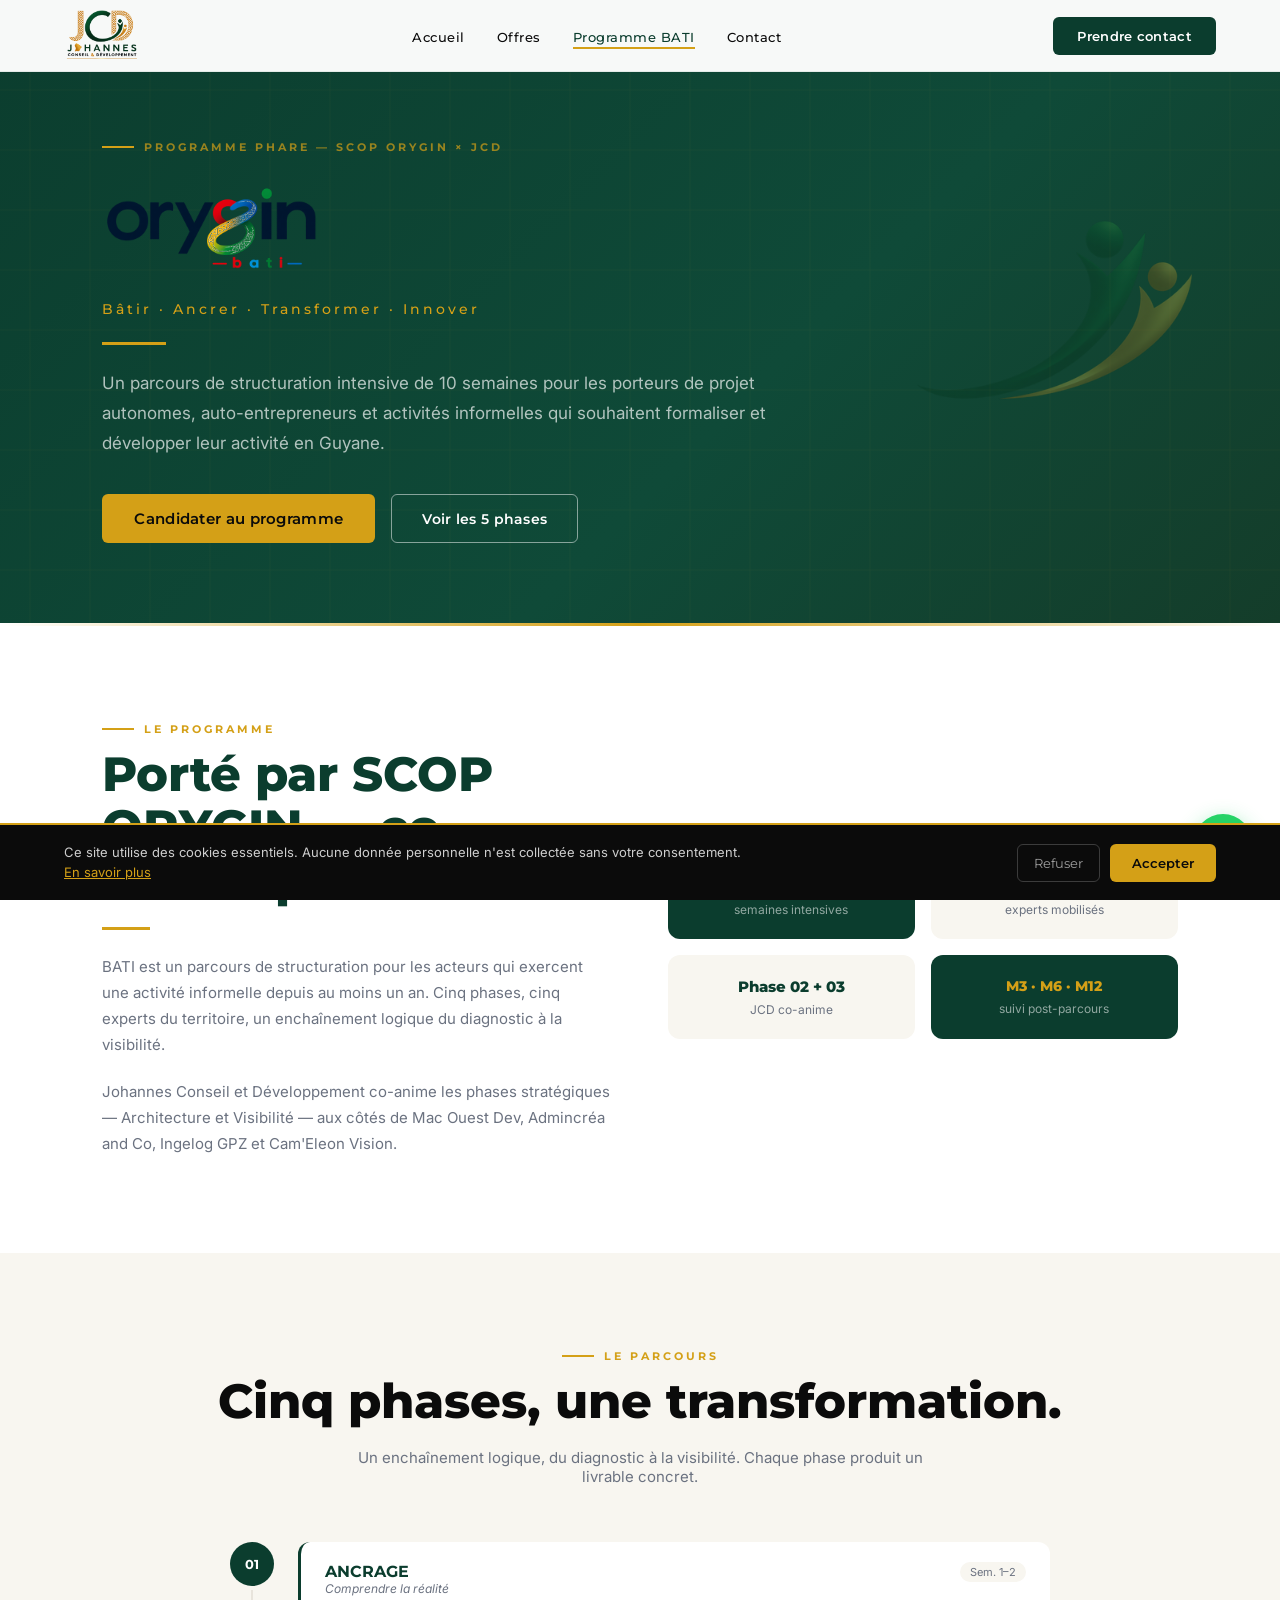
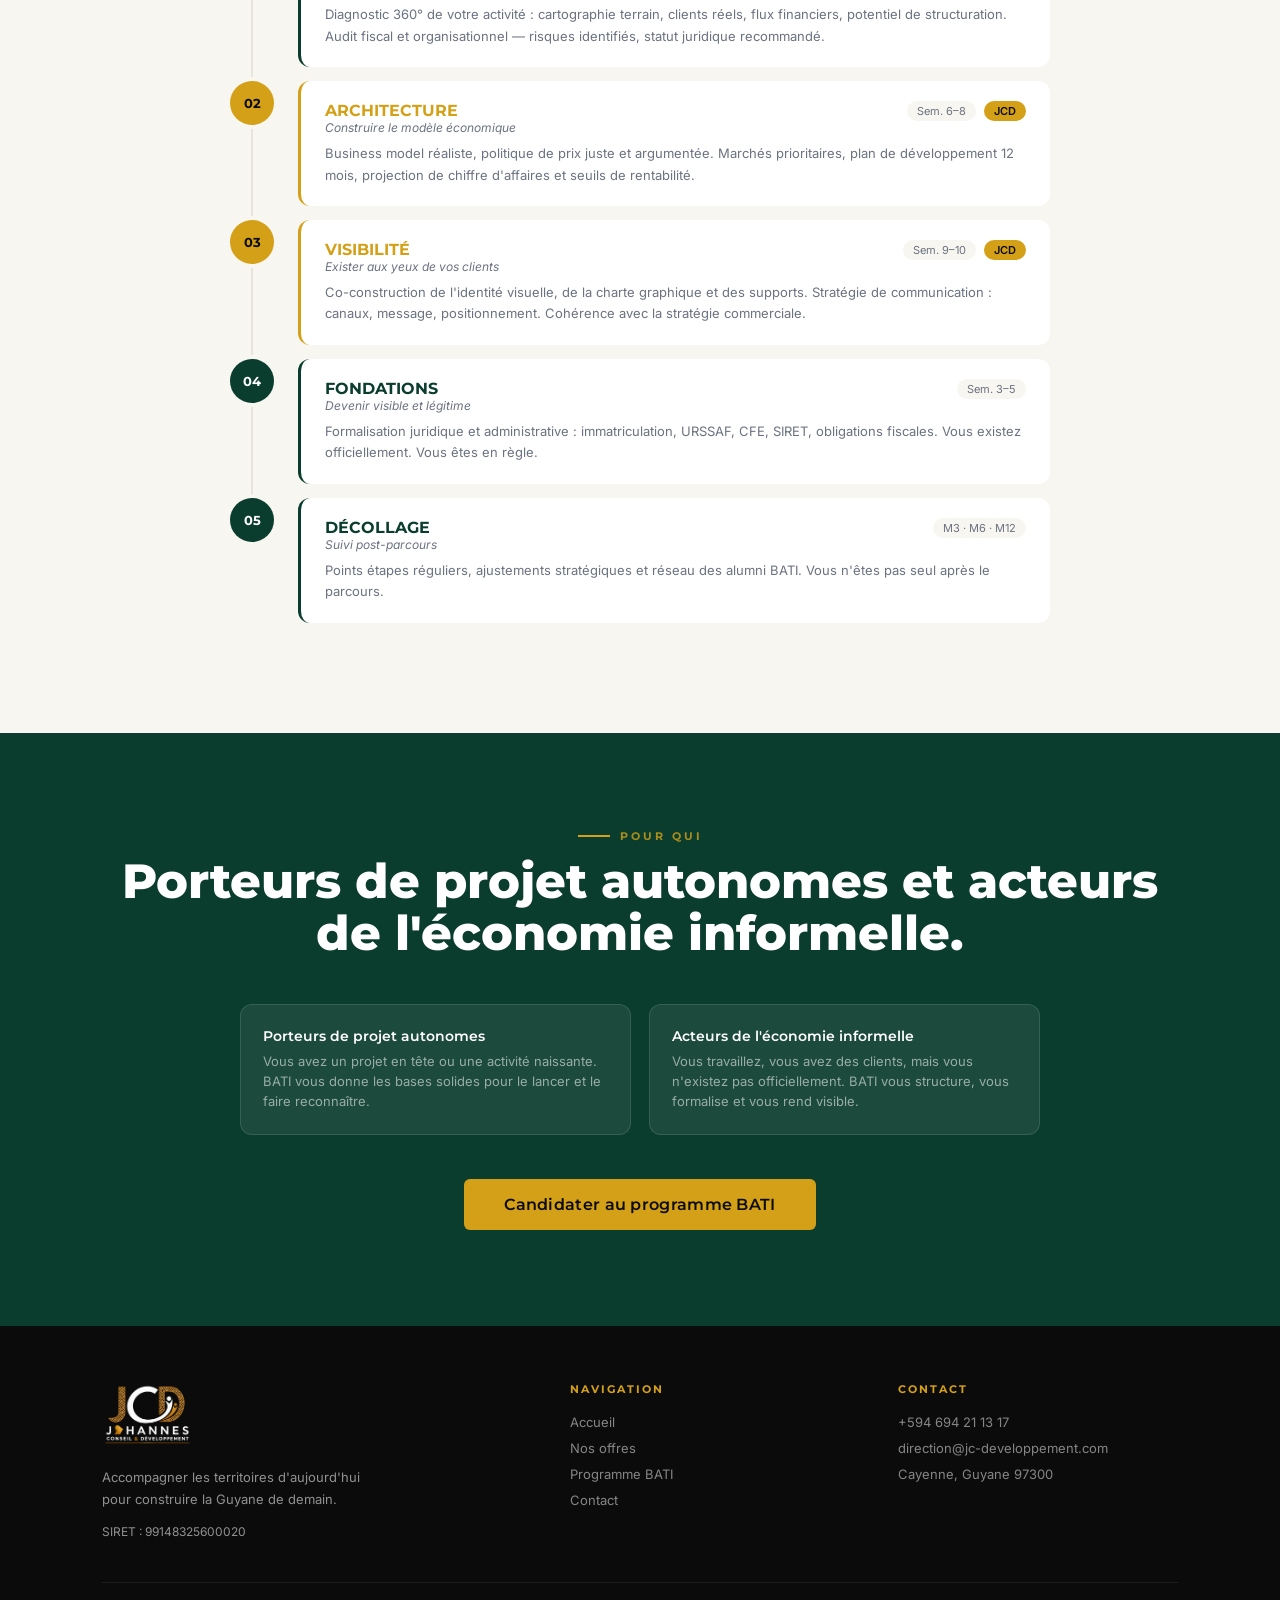
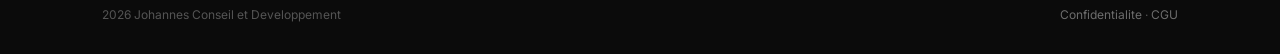
==== bati.html @ 0838ec6f "Add files via upload" ====
<!DOCTYPE html>
<html lang="fr">
<head>
  <meta charset="UTF-8">
  <meta name="viewport" content="width=device-width,initial-scale=1.0">
  <meta http-equiv="Content-Security-Policy" content="upgrade-insecure-requests">
  <title>Programme BATI — JCD Guyane</title>
  <meta name="description" content="Programme BATI — 10 semaines de structuration en Guyane. SCOP ORYGIN x JCD.">
  <meta name="robots" content="index, follow">
  <meta name="theme-color" content="#0B3D2E">
  <link rel="icon" type="image/x-icon" href="[data-uri]">
  <link rel="apple-touch-icon" sizes="180x180" href="[data-uri]">
  <meta property="og:type" content="website">
  <meta property="og:title" content="Programme BATI — JCD">
  <meta property="og:description" content="Programme BATI — 10 semaines de structuration en Guyane. SCOP ORYGIN x JCD.">
  <meta property="og:url" content="https://jc-developpement.com/bati.html">
  <meta property="og:image" content="[data-uri]">
  <meta property="og:locale" content="fr_FR">
  <meta property="og:site_name" content="Johannes Conseil et Developpement">
  <meta name="twitter:card" content="summary_large_image">
  <style>
@import url('https://fonts.googleapis.com/css2?family=Montserrat:wght@300;400;500;600;700;800;900&family=Inter:wght@300;400;500;600&display=swap');
*{margin:0;padding:0;box-sizing:border-box}
:root{--green:#0B3D2E;--green2:#1A5C2E;--gold:#D4A017;--gold2:#B8860B;--white:#FFFFFF;--light:#F8F6F0;--dark:#0B0B0B;--gray:#6B7280;--lgray:#E8E4DC}
html{scroll-behavior:smooth;font-size:16px}
body{font-family:'Inter',sans-serif;color:var(--dark);background:var(--white);overflow-x:hidden}

/* NAVBAR */
.nav{position:fixed;top:0;left:0;right:0;z-index:1000;background:rgba(255,255,255,0.97);backdrop-filter:blur(12px);border-bottom:1px solid rgba(11,61,46,0.08);height:72px;padding:0 5%;display:flex;align-items:center;justify-content:space-between;transform:translateY(-100%);transition:transform 0.4s cubic-bezier(0.16,1,0.3,1)}
.nav.show{transform:translateY(0)}
.nav-logo img{height:54px;width:auto}
.nav-menu{display:flex;align-items:center;gap:32px;list-style:none}
.nav-menu a{font-family:'Montserrat',sans-serif;font-size:13px;font-weight:500;color:var(--dark);text-decoration:none;letter-spacing:0.5px;position:relative;transition:color 0.2s}
.nav-menu a::after{content:'';position:absolute;bottom:-4px;left:0;width:0;height:2px;background:var(--gold);transition:width 0.3s ease}
.nav-menu a:hover{color:var(--green)}
.nav-menu a:hover::after,.nav-menu a.active::after{width:100%}
.nav-menu a.active{color:var(--green)}
.nav-cta{background:var(--green);color:var(--white);font-family:'Montserrat',sans-serif;font-size:13px;font-weight:600;padding:11px 24px;border-radius:6px;text-decoration:none;letter-spacing:0.3px;transition:all 0.25s}
.nav-cta:hover{background:var(--green2);transform:translateY(-1px)}
.nav-burger{display:none;flex-direction:column;gap:5px;cursor:pointer;padding:8px}
.nav-burger span{display:block;width:24px;height:2px;background:var(--dark);transition:all 0.3s;border-radius:2px}
.nav-mobile{display:none;position:fixed;top:72px;left:0;right:0;background:white;border-bottom:1px solid var(--lgray);padding:20px 5%;flex-direction:column;gap:16px;z-index:999}
.nav-mobile.open{display:flex}
.nav-mobile a{font-family:'Montserrat',sans-serif;font-size:15px;font-weight:500;color:var(--dark);text-decoration:none;padding:8px 0;border-bottom:1px solid var(--lgray)}

/* SECTIONS */
.sec{padding:96px 8%}
.sec-sm{padding:64px 8%}
.sec-label{font-family:'Montserrat',sans-serif;font-size:11px;font-weight:700;color:var(--gold);text-transform:uppercase;letter-spacing:3px;margin-bottom:12px;display:flex;align-items:center;gap:10px}
.sec-label::before{content:'';width:32px;height:2px;background:var(--gold)}
.sec-title{font-family:'Montserrat',sans-serif;font-size:clamp(28px,4vw,48px);font-weight:800;color:var(--green);line-height:1.1;margin-bottom:20px}
.sec-title.white{color:var(--white)}
.sec-title.dark{color:var(--dark)}
.sec-sub{font-size:17px;color:var(--gray);line-height:1.75;max-width:600px}

/* BOUTONS */
.btn{display:inline-flex;align-items:center;gap:8px;font-family:'Montserrat',sans-serif;font-size:14px;font-weight:600;padding:14px 30px;border-radius:6px;text-decoration:none;border:none;cursor:pointer;transition:all 0.25s;letter-spacing:0.3px}
.btn-green{background:var(--green);color:var(--white)}
.btn-green:hover{background:var(--green2);transform:translateY(-2px);box-shadow:0 8px 24px rgba(11,61,46,0.25)}
.btn-gold{background:var(--gold);color:var(--dark)}
.btn-gold:hover{background:var(--gold2);transform:translateY(-2px);box-shadow:0 8px 24px rgba(212,160,23,0.35)}
.btn-outline{background:transparent;color:var(--white);border:1.5px solid rgba(255,255,255,0.5)}
.btn-outline:hover{background:rgba(255,255,255,0.08);border-color:var(--gold);color:var(--gold)}
.btn-outline-green{background:transparent;color:var(--green);border:1.5px solid var(--green)}
.btn-outline-green:hover{background:var(--green);color:var(--white)}

/* GOLD LINE */
.gold-line{height:3px;background:linear-gradient(90deg,transparent,var(--gold),transparent)}

/* CARDS */
.card{background:var(--white);border:1px solid var(--lgray);border-radius:12px;padding:32px;transition:transform 0.3s,box-shadow 0.3s}
.card:hover{transform:translateY(-4px);box-shadow:0 16px 40px rgba(11,61,46,0.10)}

/* COUNTER */
.counter-num{font-family:'Montserrat',sans-serif;font-size:clamp(36px,5vw,56px);font-weight:800;color:var(--gold);line-height:1}
.counter-label{font-size:13px;color:rgba(255,255,255,0.6);margin-top:6px;letter-spacing:0.5px}

/* FORM */
.form-group{margin-bottom:20px}
.form-group label{display:block;font-size:12px;font-weight:600;color:var(--green);text-transform:uppercase;letter-spacing:1px;margin-bottom:8px}
.form-group input,.form-group select,.form-group textarea{width:100%;background:var(--light);border:1.5px solid var(--lgray);border-radius:8px;padding:13px 16px;font-size:14px;color:var(--dark);font-family:'Inter',sans-serif;outline:none;transition:border-color 0.2s}
.form-group input:focus,.form-group textarea:focus,.form-group select:focus{border-color:var(--gold);background:white}
.form-group input.error,.form-group textarea.error{border-color:#dc2626}
.field-error{font-size:12px;color:#dc2626;margin-top:4px;display:none}
.form-group textarea{resize:vertical;min-height:120px}
.form-row{display:grid;grid-template-columns:1fr 1fr;gap:16px}

/* WHATSAPP FLOAT */
.wa-float{position:fixed;bottom:28px;right:28px;z-index:999;width:58px;height:58px;background:#25D366;border-radius:50%;display:flex;align-items:center;justify-content:center;box-shadow:0 6px 20px rgba(37,211,102,0.45);transition:all 0.3s;text-decoration:none}
.wa-float:hover{transform:scale(1.1);box-shadow:0 10px 28px rgba(37,211,102,0.55)}
.wa-float svg{width:30px;height:30px;fill:white}

/* COOKIE BANNER */
.cookie-banner{position:fixed;bottom:0;left:0;right:0;z-index:1100;background:var(--dark);border-top:2px solid var(--gold);padding:18px 5%;display:flex;align-items:center;justify-content:space-between;gap:20px;flex-wrap:wrap;transform:translateY(100%);transition:transform 0.4s ease}
.cookie-banner.show{transform:translateY(0)}
.cookie-banner p{font-size:13px;color:rgba(255,255,255,0.8);line-height:1.5;max-width:680px}
.cookie-banner p a{color:var(--gold);text-decoration:underline}
.cookie-btns{display:flex;gap:10px;flex-shrink:0}
.btn-cookie-accept{background:var(--gold);color:var(--dark);font-family:'Montserrat',sans-serif;font-size:13px;font-weight:600;padding:10px 22px;border-radius:6px;border:none;cursor:pointer}
.btn-cookie-decline{background:transparent;color:rgba(255,255,255,0.6);font-family:'Montserrat',sans-serif;font-size:13px;padding:10px 16px;border-radius:6px;border:1px solid rgba(255,255,255,0.2);cursor:pointer}

/* FOOTER */
footer{background:var(--dark);color:rgba(255,255,255,0.6);padding:56px 8% 32px}
.footer-grid{display:grid;grid-template-columns:1.5fr 1fr 1fr;gap:48px;margin-bottom:40px}
.footer-brand img{height:64px;width:auto;margin-bottom:16px}
.footer-brand p{font-size:13px;line-height:1.7;max-width:280px;color:rgba(255,255,255,0.55)}
.footer-col h4{font-family:'Montserrat',sans-serif;font-size:11px;font-weight:700;color:var(--gold);text-transform:uppercase;letter-spacing:2px;margin-bottom:18px}
.footer-col a,.footer-col p{display:block;font-size:13px;color:rgba(255,255,255,0.5);text-decoration:none;margin-bottom:10px;transition:color 0.2s}
.footer-col a:hover{color:var(--gold)}
.footer-bottom{border-top:1px solid rgba(255,255,255,0.08);padding-top:24px;display:flex;justify-content:space-between;align-items:center;flex-wrap:wrap;gap:12px;font-size:12px;color:rgba(255,255,255,0.3)}
.footer-bottom a{color:rgba(255,255,255,0.4);text-decoration:none}
.footer-bottom a:hover{color:var(--gold)}

/* ANIMATIONS */
.fade-up{opacity:0;transform:translateY(28px);transition:opacity 0.7s ease,transform 0.7s ease}
.fade-left{opacity:0;transform:translateX(-28px);transition:opacity 0.7s ease,transform 0.7s ease}
.fade-right{opacity:0;transform:translateX(28px);transition:opacity 0.7s ease,transform 0.7s ease}
.fade-scale{opacity:0;transform:scale(0.96);transition:opacity 0.6s ease,transform 0.6s ease}
.anim-in{opacity:1!important;transform:none!important}

/* LEGAL PAGES */
.legal-content{max-width:800px;margin:0 auto;padding:120px 5% 80px}
.legal-content h1{font-family:'Montserrat',sans-serif;font-size:clamp(28px,4vw,40px);font-weight:800;color:var(--green);margin-bottom:8px}
.legal-content .date{font-size:13px;color:var(--gray);margin-bottom:40px;padding-bottom:20px;border-bottom:2px solid var(--gold)}
.legal-content h2{font-family:'Montserrat',sans-serif;font-size:18px;font-weight:700;color:var(--green);margin:32px 0 12px}
.legal-content p,.legal-content li{font-size:15px;color:#374151;line-height:1.75;margin-bottom:10px}
.legal-content ul{padding-left:20px;margin-bottom:16px}
.legal-content a{color:var(--green)}

/* RESPONSIVE */
@media(max-width:1024px){
  .sec{padding:72px 6%}
  .footer-grid{grid-template-columns:1fr 1fr}
}
@media(max-width:768px){
  .nav-menu,.nav-cta{display:none}
  .nav-burger{display:flex}
  .sec{padding:56px 5%}
  .form-row{grid-template-columns:1fr}
  .footer-grid{grid-template-columns:1fr}
  .cookie-banner{flex-direction:column;align-items:flex-start}
}
@media(max-width:600px){
  .sec{padding:48px 4%}
  .btn{padding:12px 22px;font-size:13px}
}
</style>
  <script defer data-domain="jc-developpement.com" src="https://plausible.io/js/script.js"></script>
</head>
<body>
<nav class="nav" id="nav">
  <a class="nav-logo" href="index.html"><img src="[data-uri]" alt="JCD" width="54" height="54"></a>
  <ul class="nav-menu">
    <li><a href="index.html">Accueil</a></li>
    <li><a href="offres.html">Offres</a></li>
    <li><a href="bati.html">Programme BATI</a></li>
    <li><a href="contact.html">Contact</a></li>
  </ul>
  <a href="contact.html" class="nav-cta">Prendre contact</a>
  <div class="nav-burger" id="burger"><span></span><span></span><span></span></div>
</nav>
<div class="nav-mobile" id="nav-mobile">
  <a href="index.html">Accueil</a>
  <a href="offres.html">Nos offres</a>
  <a href="bati.html">Programme BATI</a>
  <a href="contact.html">Contact</a>
  <a href="contact.html" class="btn btn-green" style="text-align:center;margin-top:8px">Prendre contact</a>
</div>

<section style="background:linear-gradient(135deg,#0B3D2E 0%,#0F4A38 60%,#143D2A 100%);padding:140px 8% 80px;position:relative;overflow:hidden">
  <div style="position:absolute;right:5%;top:50%;transform:translateY(-50%);opacity:0.28;width:320px;pointer-events:none" aria-hidden="true">
    <img src="[data-uri]" alt="" style="width:100%;height:auto">
  </div>
  <div style="position:absolute;inset:0;background:url('data:image/svg+xml,<svg xmlns=\'http://www.w3.org/2000/svg\' width=\'60\' height=\'60\'><rect width=\'60\' height=\'60\' fill=\'none\'/><path d=\'M0 30h60M30 0v60\' stroke=\'rgba(212,160,23,0.04)\' stroke-width=\'1\'/></svg>');opacity:1"></div>
<div style="position:relative;z-index:2;max-width:720px">
    <div class="sec-label fade-up" style="color:rgba(212,160,23,0.7)">Programme phare — SCOP ORYGIN × JCD</div>
    <div class="fade-up" style="margin:16px 0" data-delay="60">
      <img src="[data-uri]" alt="Orygin BATI" style="height:110px;width:auto;max-width:100%">
    </div>
    <div class="fade-up" style="font-family:'Montserrat',sans-serif;font-size:14px;font-weight:500;color:#D4A017;letter-spacing:3px;margin-bottom:24px" data-delay="100">Bâtir · Ancrer · Transformer · Innover</div>
    <div style="width:64px;height:3px;background:#D4A017;margin-bottom:24px" class="fade-up" data-delay="120"></div>
    <p class="fade-up" style="font-size:17px;color:rgba(255,255,255,0.68);line-height:1.75;margin-bottom:36px" data-delay="160">Un parcours de structuration intensive de 10 semaines pour les porteurs de projet autonomes, auto-entrepreneurs et activités informelles qui souhaitent formaliser et développer leur activité en Guyane.</p>
    <div class="fade-up" style="display:flex;gap:16px;flex-wrap:wrap" data-delay="200">
      <a href="contact.html" class="btn btn-gold" style="font-size:15px;padding:15px 32px">Candidater au programme</a>
      <a href="#phases" class="btn btn-outline">Voir les 5 phases</a>
    </div>
  </div>
</section>
<div class="gold-line"></div>

<section class="sec" style="background:#FFFFFF">
  <div style="display:grid;grid-template-columns:1fr 1fr;gap:56px;align-items:center">
    <div>
      <div class="sec-label fade-left">Le programme</div>
      <h2 class="sec-title fade-left" data-delay="80">Porté par SCOP ORYGIN — co-animé par JCD</h2>
      <div style="width:48px;height:3px;background:#D4A017;margin:20px 0 24px" class="fade-left" data-delay="120"></div>
      <p class="fade-left" style="font-size:15px;color:#6B7280;line-height:1.75;margin-bottom:20px" data-delay="160">BATI est un parcours de structuration pour les acteurs qui exercent une activité informelle depuis au moins un an. Cinq phases, cinq experts du territoire, un enchaînement logique du diagnostic à la visibilité.</p>
      <p class="fade-left" style="font-size:15px;color:#6B7280;line-height:1.75" data-delay="180">Johannes Conseil et Développement co-anime les phases stratégiques — Architecture et Visibilité — aux côtés de Mac Ouest Dev, Admincréa and Co, Ingelog GPZ et Cam'Eleon Vision.</p>
    </div>
    <div class="fade-right" style="display:grid;grid-template-columns:1fr 1fr;gap:16px">
      <div style="background:#0B3D2E;border-radius:12px;padding:22px;text-align:center">
        <div style="font-family:'Montserrat',sans-serif;font-size:28px;font-weight:800;color:#D4A017;margin-bottom:6px">10</div>
        <div style="font-size:12px;color:rgba(255,255,255,0.55)">semaines intensives</div>
      </div>
      <div style="background:#F8F6F0;border-radius:12px;padding:22px;text-align:center">
        <div style="font-family:'Montserrat',sans-serif;font-size:28px;font-weight:800;color:#0B3D2E;margin-bottom:6px">5</div>
        <div style="font-size:12px;color:#6B7280">experts mobilisés</div>
      </div>
      <div style="background:#F8F6F0;border-radius:12px;padding:22px;text-align:center">
        <div style="font-family:'Montserrat',sans-serif;font-size:15px;font-weight:800;color:#0B3D2E;margin-bottom:6px">Phase 02 + 03</div>
        <div style="font-size:12px;color:#6B7280">JCD co-anime</div>
      </div>
      <div style="background:#0B3D2E;border-radius:12px;padding:22px;text-align:center">
        <div style="font-family:'Montserrat',sans-serif;font-size:14px;font-weight:800;color:#D4A017;margin-bottom:6px">M3 · M6 · M12</div>
        <div style="font-size:12px;color:rgba(255,255,255,0.55)">suivi post-parcours</div>
      </div>
    </div>
  </div>
</section>

<section class="sec" id="phases" style="background:#F8F6F0">
  <div style="text-align:center;margin-bottom:56px">
    <div class="sec-label fade-up" style="justify-content:center">Le parcours</div>
    <h2 class="sec-title dark fade-up" data-delay="80">Cinq phases, une transformation.</h2>
    <p style="color:#6B7280;font-size:15px;margin-top:10px;max-width:600px;margin-left:auto;margin-right:auto" class="fade-up" data-delay="120">Un enchaînement logique, du diagnostic à la visibilité. Chaque phase produit un livrable concret.</p>
  </div>
  <div style="max-width:820px;margin:0 auto">
<div class="fade-up" style="display:flex;gap:0" data-delay="0">
      <div style="display:flex;flex-direction:column;align-items:center;margin-right:24px;flex-shrink:0">
        <div style="width:44px;height:44px;border-radius:50%;background:#0B3D2E;display:flex;align-items:center;justify-content:center;font-family:'Montserrat',sans-serif;font-size:13px;font-weight:700;color:white">01</div>
        <div style='width:2px;flex:1;background:#E8E4DC;margin:4px 0;min-height:28px'></div>
      </div>
      <div style="background:white;border-radius:12px;padding:20px 24px;margin-bottom:14px;flex:1;border-left:3px solid #0B3D2E">
        <div style="display:flex;justify-content:space-between;align-items:start;margin-bottom:8px;flex-wrap:wrap;gap:8px">
          <div>
            <h3 style="font-family:'Montserrat',sans-serif;font-size:16px;font-weight:700;color:#0B3D2E">ANCRAGE</h3>
            <div style="font-size:12px;color:#6B7280;font-style:italic">Comprendre la réalité</div>
          </div>
          <div style="display:flex;gap:8px;align-items:center">
            <span style="font-size:11px;background:#F8F6F0;padding:3px 10px;border-radius:20px;color:#6B7280">Sem. 1–2</span>
            
          </div>
        </div>
        <p style="font-size:13px;color:#6B7280;line-height:1.65">Diagnostic 360° de votre activité : cartographie terrain, clients réels, flux financiers, potentiel de structuration. Audit fiscal et organisationnel — risques identifiés, statut juridique recommandé.</p>
      </div>
    </div><div class="fade-up" style="display:flex;gap:0" data-delay="80">
      <div style="display:flex;flex-direction:column;align-items:center;margin-right:24px;flex-shrink:0">
        <div style="width:44px;height:44px;border-radius:50%;background:#D4A017;display:flex;align-items:center;justify-content:center;font-family:'Montserrat',sans-serif;font-size:13px;font-weight:700;color:#0B0B0B">02</div>
        <div style='width:2px;flex:1;background:#E8E4DC;margin:4px 0;min-height:28px'></div>
      </div>
      <div style="background:white;border-radius:12px;padding:20px 24px;margin-bottom:14px;flex:1;border-left:3px solid #D4A017">
        <div style="display:flex;justify-content:space-between;align-items:start;margin-bottom:8px;flex-wrap:wrap;gap:8px">
          <div>
            <h3 style="font-family:'Montserrat',sans-serif;font-size:16px;font-weight:700;color:#D4A017">ARCHITECTURE</h3>
            <div style="font-size:12px;color:#6B7280;font-style:italic">Construire le modèle économique</div>
          </div>
          <div style="display:flex;gap:8px;align-items:center">
            <span style="font-size:11px;background:#F8F6F0;padding:3px 10px;border-radius:20px;color:#6B7280">Sem. 6–8</span>
            <span style='font-size:11px;background:#D4A017;padding:3px 10px;border-radius:20px;color:#0B0B0B;font-weight:600'>JCD</span>
          </div>
        </div>
        <p style="font-size:13px;color:#6B7280;line-height:1.65">Business model réaliste, politique de prix juste et argumentée. Marchés prioritaires, plan de développement 12 mois, projection de chiffre d'affaires et seuils de rentabilité.</p>
      </div>
    </div><div class="fade-up" style="display:flex;gap:0" data-delay="160">
      <div style="display:flex;flex-direction:column;align-items:center;margin-right:24px;flex-shrink:0">
        <div style="width:44px;height:44px;border-radius:50%;background:#D4A017;display:flex;align-items:center;justify-content:center;font-family:'Montserrat',sans-serif;font-size:13px;font-weight:700;color:#0B0B0B">03</div>
        <div style='width:2px;flex:1;background:#E8E4DC;margin:4px 0;min-height:28px'></div>
      </div>
      <div style="background:white;border-radius:12px;padding:20px 24px;margin-bottom:14px;flex:1;border-left:3px solid #D4A017">
        <div style="display:flex;justify-content:space-between;align-items:start;margin-bottom:8px;flex-wrap:wrap;gap:8px">
          <div>
            <h3 style="font-family:'Montserrat',sans-serif;font-size:16px;font-weight:700;color:#D4A017">VISIBILITÉ</h3>
            <div style="font-size:12px;color:#6B7280;font-style:italic">Exister aux yeux de vos clients</div>
          </div>
          <div style="display:flex;gap:8px;align-items:center">
            <span style="font-size:11px;background:#F8F6F0;padding:3px 10px;border-radius:20px;color:#6B7280">Sem. 9–10</span>
            <span style='font-size:11px;background:#D4A017;padding:3px 10px;border-radius:20px;color:#0B0B0B;font-weight:600'>JCD</span>
          </div>
        </div>
        <p style="font-size:13px;color:#6B7280;line-height:1.65">Co-construction de l'identité visuelle, de la charte graphique et des supports. Stratégie de communication : canaux, message, positionnement. Cohérence avec la stratégie commerciale.</p>
      </div>
    </div><div class="fade-up" style="display:flex;gap:0" data-delay="240">
      <div style="display:flex;flex-direction:column;align-items:center;margin-right:24px;flex-shrink:0">
        <div style="width:44px;height:44px;border-radius:50%;background:#0B3D2E;display:flex;align-items:center;justify-content:center;font-family:'Montserrat',sans-serif;font-size:13px;font-weight:700;color:white">04</div>
        <div style='width:2px;flex:1;background:#E8E4DC;margin:4px 0;min-height:28px'></div>
      </div>
      <div style="background:white;border-radius:12px;padding:20px 24px;margin-bottom:14px;flex:1;border-left:3px solid #0B3D2E">
        <div style="display:flex;justify-content:space-between;align-items:start;margin-bottom:8px;flex-wrap:wrap;gap:8px">
          <div>
            <h3 style="font-family:'Montserrat',sans-serif;font-size:16px;font-weight:700;color:#0B3D2E">FONDATIONS</h3>
            <div style="font-size:12px;color:#6B7280;font-style:italic">Devenir visible et légitime</div>
          </div>
          <div style="display:flex;gap:8px;align-items:center">
            <span style="font-size:11px;background:#F8F6F0;padding:3px 10px;border-radius:20px;color:#6B7280">Sem. 3–5</span>
            
          </div>
        </div>
        <p style="font-size:13px;color:#6B7280;line-height:1.65">Formalisation juridique et administrative : immatriculation, URSSAF, CFE, SIRET, obligations fiscales. Vous existez officiellement. Vous êtes en règle.</p>
      </div>
    </div><div class="fade-up" style="display:flex;gap:0" data-delay="320">
      <div style="display:flex;flex-direction:column;align-items:center;margin-right:24px;flex-shrink:0">
        <div style="width:44px;height:44px;border-radius:50%;background:#0B3D2E;display:flex;align-items:center;justify-content:center;font-family:'Montserrat',sans-serif;font-size:13px;font-weight:700;color:white">05</div>
        
      </div>
      <div style="background:white;border-radius:12px;padding:20px 24px;margin-bottom:14px;flex:1;border-left:3px solid #0B3D2E">
        <div style="display:flex;justify-content:space-between;align-items:start;margin-bottom:8px;flex-wrap:wrap;gap:8px">
          <div>
            <h3 style="font-family:'Montserrat',sans-serif;font-size:16px;font-weight:700;color:#0B3D2E">DÉCOLLAGE</h3>
            <div style="font-size:12px;color:#6B7280;font-style:italic">Suivi post-parcours</div>
          </div>
          <div style="display:flex;gap:8px;align-items:center">
            <span style="font-size:11px;background:#F8F6F0;padding:3px 10px;border-radius:20px;color:#6B7280">M3 · M6 · M12</span>
            
          </div>
        </div>
        <p style="font-size:13px;color:#6B7280;line-height:1.65">Points étapes réguliers, ajustements stratégiques et réseau des alumni BATI. Vous n'êtes pas seul après le parcours.</p>
      </div>
    </div>
  </div>
</section>

<section class="sec" style="background:#0B3D2E">
  <div style="text-align:center;margin-bottom:44px">
    <div class="sec-label fade-up" style="color:rgba(212,160,23,0.8);justify-content:center">Pour qui</div>
    <h2 class="sec-title white fade-up" data-delay="80">Porteurs de projet autonomes et acteurs de l'économie informelle.</h2>
  </div>
  <div style="display:grid;grid-template-columns:repeat(2,1fr);gap:18px;max-width:800px;margin:0 auto 44px">
    <div class="fade-up" style="background:rgba(255,255,255,0.07);border:1px solid rgba(255,255,255,0.12);border-radius:12px;padding:22px" data-delay="0">
      <h4 style="font-family:'Montserrat',sans-serif;font-size:14px;font-weight:600;color:white;margin-bottom:6px">Porteurs de projet autonomes</h4>
      <p style="font-size:13px;color:rgba(255,255,255,0.55);line-height:1.55">Vous avez un projet en tête ou une activité naissante. BATI vous donne les bases solides pour le lancer et le faire reconnaître.</p>
    </div>
    <div class="fade-up" style="background:rgba(255,255,255,0.07);border:1px solid rgba(255,255,255,0.12);border-radius:12px;padding:22px" data-delay="60">
      <h4 style="font-family:'Montserrat',sans-serif;font-size:14px;font-weight:600;color:white;margin-bottom:6px">Acteurs de l'économie informelle</h4>
      <p style="font-size:13px;color:rgba(255,255,255,0.55);line-height:1.55">Vous travaillez, vous avez des clients, mais vous n'existez pas officiellement. BATI vous structure, vous formalise et vous rend visible.</p>
    </div>
  </div>
  <div class="fade-up" style="text-align:center">
    <a href="contact.html" class="btn btn-gold" style="font-size:16px;padding:16px 40px">Candidater au programme BATI</a>
  </div>
</section>
<a href="https://wa.me/594694211317" target="_blank" rel="noopener" class="wa-float" title="WhatsApp">
  <svg viewBox="0 0 24 24"><path d="M17.472 14.382c-.297-.149-1.758-.867-2.03-.967-.273-.099-.471-.148-.67.15-.197.297-.767.966-.94 1.164-.173.199-.347.223-.644.075-.297-.15-1.255-.463-2.39-1.475-.883-.788-1.48-1.761-1.653-2.059-.173-.297-.018-.458.13-.606.134-.133.298-.347.446-.52.149-.174.198-.298.298-.497.099-.198.05-.371-.025-.52-.075-.149-.669-1.612-.916-2.207-.242-.579-.487-.5-.669-.51-.173-.008-.371-.01-.57-.01-.198 0-.52.074-.792.372-.272.297-1.04 1.016-1.04 2.479 0 1.462 1.065 2.875 1.213 3.074.149.198 2.096 3.2 5.077 4.487.709.306 1.262.489 1.694.625.712.227 1.36.195 1.871.118.571-.085 1.758-.719 2.006-1.413.248-.694.248-1.289.173-1.413-.074-.124-.272-.198-.57-.347m-5.421 7.403h-.004a9.87 9.87 0 01-5.031-1.378l-.361-.214-3.741.982.998-3.648-.235-.374a9.86 9.86 0 01-1.51-5.26c.001-5.45 4.436-9.884 9.888-9.884 2.64 0 5.122 1.03 6.988 2.898a9.825 9.825 0 012.893 6.994c-.003 5.45-4.437 9.884-9.885 9.884m8.413-18.297A11.815 11.815 0 0012.05 0C5.495 0 .16 5.335.157 11.892c0 2.096.547 4.142 1.588 5.945L.057 24l6.305-1.654a11.882 11.882 0 005.683 1.448h.005c6.554 0 11.89-5.335 11.893-11.893a11.821 11.821 0 00-3.48-8.413z"/></svg>
</a>
<div class="cookie-banner" id="cookie-banner">
  <p>Ce site utilise des cookies essentiels. Aucune donnée personnelle n'est collectée sans votre consentement. <a href="politique-confidentialite.html">En savoir plus</a></p>
  <div class="cookie-btns">
    <button class="btn-cookie-decline" id="cookie-decline">Refuser</button>
    <button class="btn-cookie-accept" id="cookie-accept">Accepter</button>
  </div>
</div>
<footer>
  <div class="footer-grid">
    <div class="footer-brand">
      <img src="[data-uri]" alt="JCD" width="64" height="64">
      <p>Accompagner les territoires d'aujourd'hui pour construire la Guyane de demain.</p>
      <p style="margin-top:12px;font-size:12px">SIRET : 99148325600020</p>
    </div>
    <div class="footer-col">
      <h4>Navigation</h4>
      <a href="index.html">Accueil</a>
      <a href="offres.html">Nos offres</a>
      <a href="bati.html">Programme BATI</a>
      <a href="contact.html">Contact</a>
    </div>
    <div class="footer-col">
      <h4>Contact</h4>
      <p>+594 694 21 13 17</p>
      <p>direction@jc-developpement.com</p>
      <p>Cayenne, Guyane 97300</p>
    </div>
  </div>
  <div class="footer-bottom">
    <span>2026 Johannes Conseil et Developpement</span>
    <span><a href="politique-confidentialite.html">Confidentialite</a> · <a href="cgu.html">CGU</a></span>
  </div>
</footer>
<script>
// Navbar smart scroll
(function(){
  const nav = document.getElementById('nav');
  let last = 0;
  function tick(){
    const y = window.scrollY;
    if(y <= 80 || y < last) nav.classList.add('show');
    else nav.classList.remove('show');
    last = y;
  }
  window.addEventListener('scroll', tick, {passive:true});
  nav.classList.add('show');
  // Active link
  const path = window.location.pathname.split('/').pop() || 'index.html';
  document.querySelectorAll('.nav-menu a').forEach(l => {
    if(l.getAttribute('href') === path) l.classList.add('active');
  });
  // Burger menu
  const burger = document.getElementById('burger');
  const mobileMenu = document.getElementById('nav-mobile');
  if(burger) burger.addEventListener('click', () => mobileMenu.classList.toggle('open'));
})();

// Scroll animations with stagger
(function(){
  const obs = new IntersectionObserver(entries => {
    entries.forEach(e => {
      if(e.isIntersecting){
        const delay = parseInt(e.target.dataset.delay || 0);
        setTimeout(() => e.target.classList.add('anim-in'), delay);
        obs.unobserve(e.target);
      }
    });
  }, {threshold: 0.1, rootMargin: '0px 0px -40px 0px'});
  document.querySelectorAll('.fade-up,.fade-left,.fade-right,.fade-scale').forEach(el => obs.observe(el));
})();

// Counter animation
function animCounter(el){
  const target = parseInt(el.dataset.target);
  const suffix = el.dataset.suffix || '';
  const dur = 1800;
  const start = performance.now();
  function step(now){
    const p = Math.min((now - start) / dur, 1);
    const ease = 1 - Math.pow(1 - p, 3);
    el.textContent = Math.floor(ease * target) + suffix;
    if(p < 1) requestAnimationFrame(step);
  }
  requestAnimationFrame(step);
}
(function(){
  const obs = new IntersectionObserver(entries => {
    entries.forEach(e => { if(e.isIntersecting){ animCounter(e.target); obs.unobserve(e.target); }});
  }, {threshold: 0.5});
  document.querySelectorAll('.counter-num[data-target]').forEach(el => obs.observe(el));
})();

// Cookie banner
(function(){
  const banner = document.getElementById('cookie-banner');
  if(!banner) return;
  const consent = localStorage.getItem('jcd_cookie_consent');
  if(!consent) setTimeout(() => banner.classList.add('show'), 800);
  document.getElementById('cookie-accept').addEventListener('click', () => {
    localStorage.setItem('jcd_cookie_consent', 'accepted');
    banner.classList.remove('show');
  });
  document.getElementById('cookie-decline').addEventListener('click', () => {
    localStorage.setItem('jcd_cookie_consent', 'declined');
    banner.classList.remove('show');
  });
})();

// Form validation
(function(){
  const form = document.getElementById('contact-form');
  if(!form) return;
  function validateField(el){
    const err = el.parentElement.querySelector('.field-error');
    let ok = true;
    if(el.hasAttribute('required') && !el.value.trim()){
      el.classList.add('error'); if(err) err.style.display='block'; ok = false;
    } else if(el.type === 'email' && el.value && !/^[^@\s]+@[^@\s]+\.[^@\s]+$/.test(el.value)){
      el.classList.add('error'); if(err){ err.textContent='Email invalide'; err.style.display='block'; } ok = false;
    } else {
      el.classList.remove('error'); if(err) err.style.display='none';
    }
    return ok;
  }
  form.querySelectorAll('input,textarea,select').forEach(el => {
    el.addEventListener('blur', () => validateField(el));
    el.addEventListener('input', () => validateField(el));
  });
  form.addEventListener('submit', async function(e){
    e.preventDefault();
    let valid = true;
    form.querySelectorAll('input[required],textarea[required]').forEach(el => { if(!validateField(el)) valid = false; });
    if(!valid) return;
    const btn = form.querySelector('button[type=submit]');
    const success = document.getElementById('form-success');
    btn.textContent = 'Envoi en cours...'; btn.disabled = true;
    try{
      const r = await fetch('https://formspree.io/f/mkolnwee', {
        method:'POST', headers:{'Accept':'application/json'}, body: new FormData(form)
      });
      if(r.ok){ form.reset(); success.style.display='block'; btn.textContent='Message envoyé'; btn.style.background='#059669'; }
      else { btn.textContent='Erreur — réessayez'; btn.disabled=false; }
    } catch(err){ btn.textContent='Erreur réseau'; btn.disabled=false; }
  });
})();
</script>
</body>
</html>
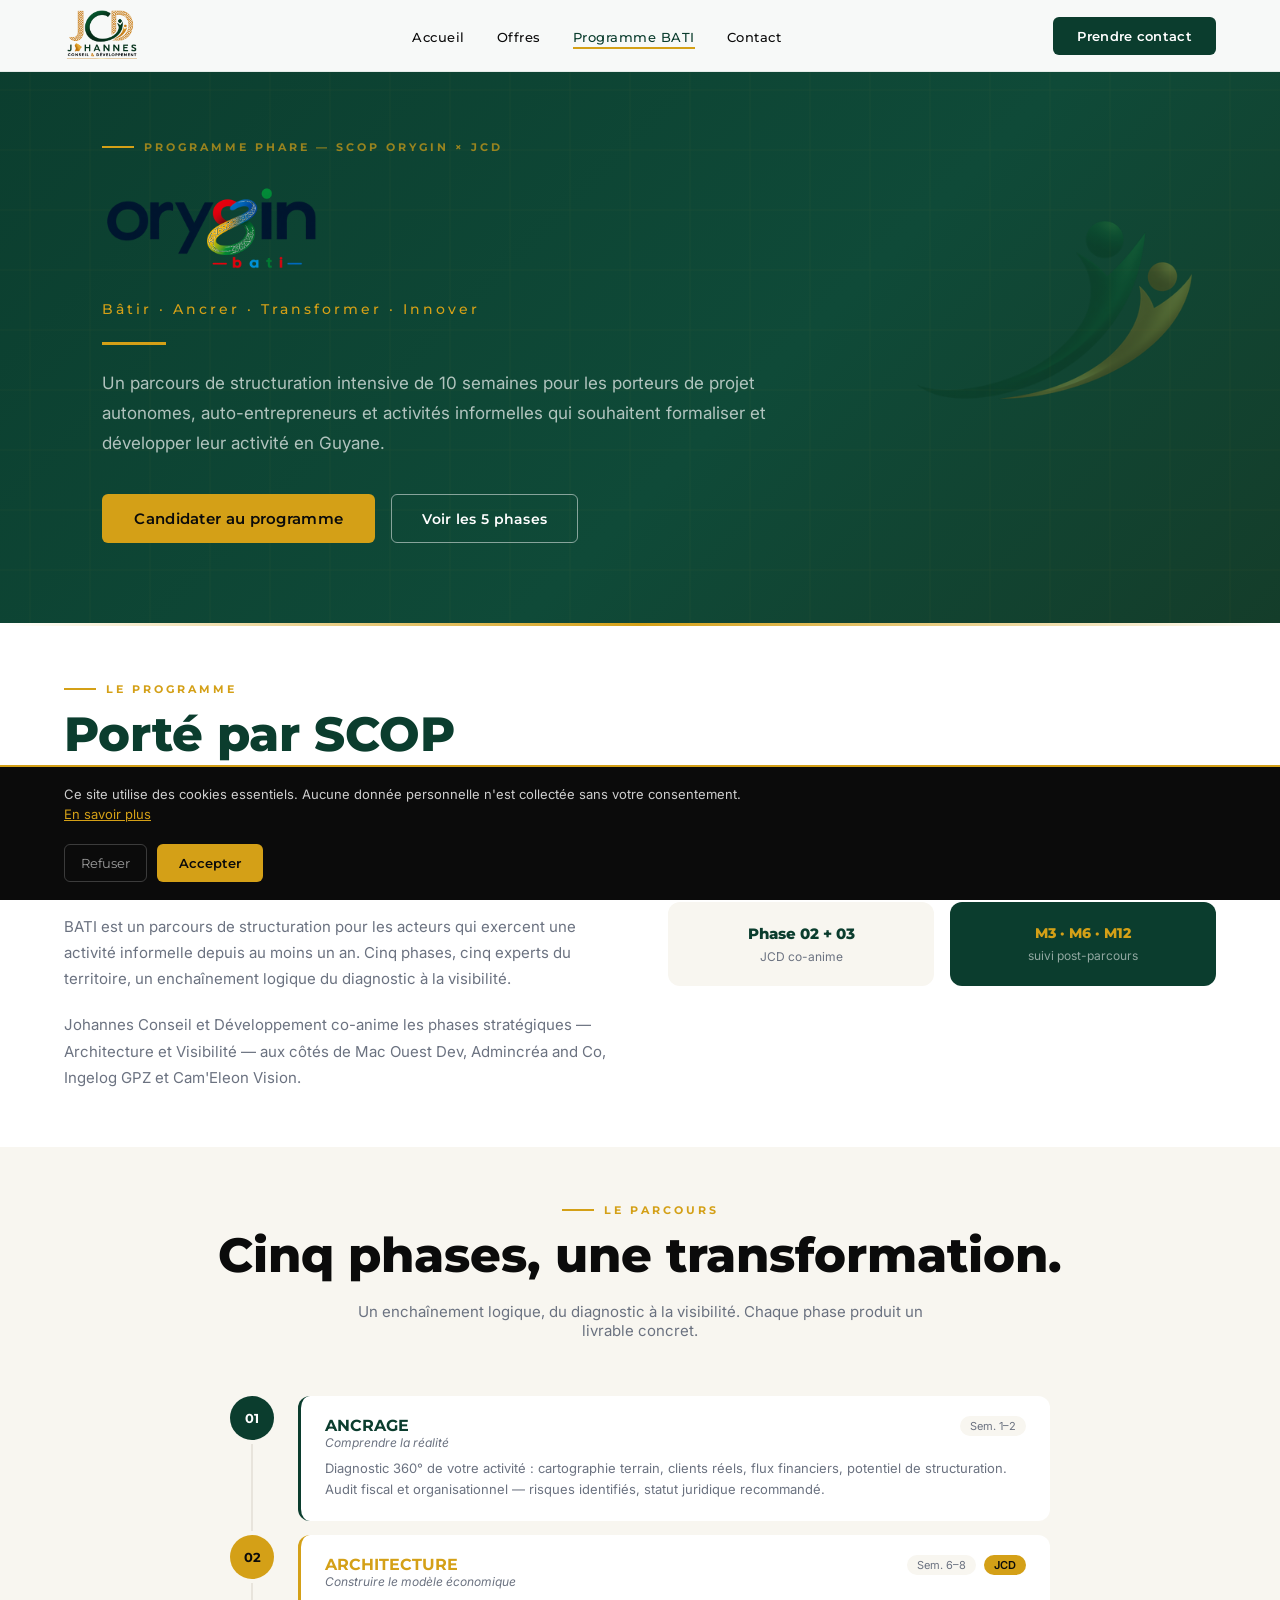
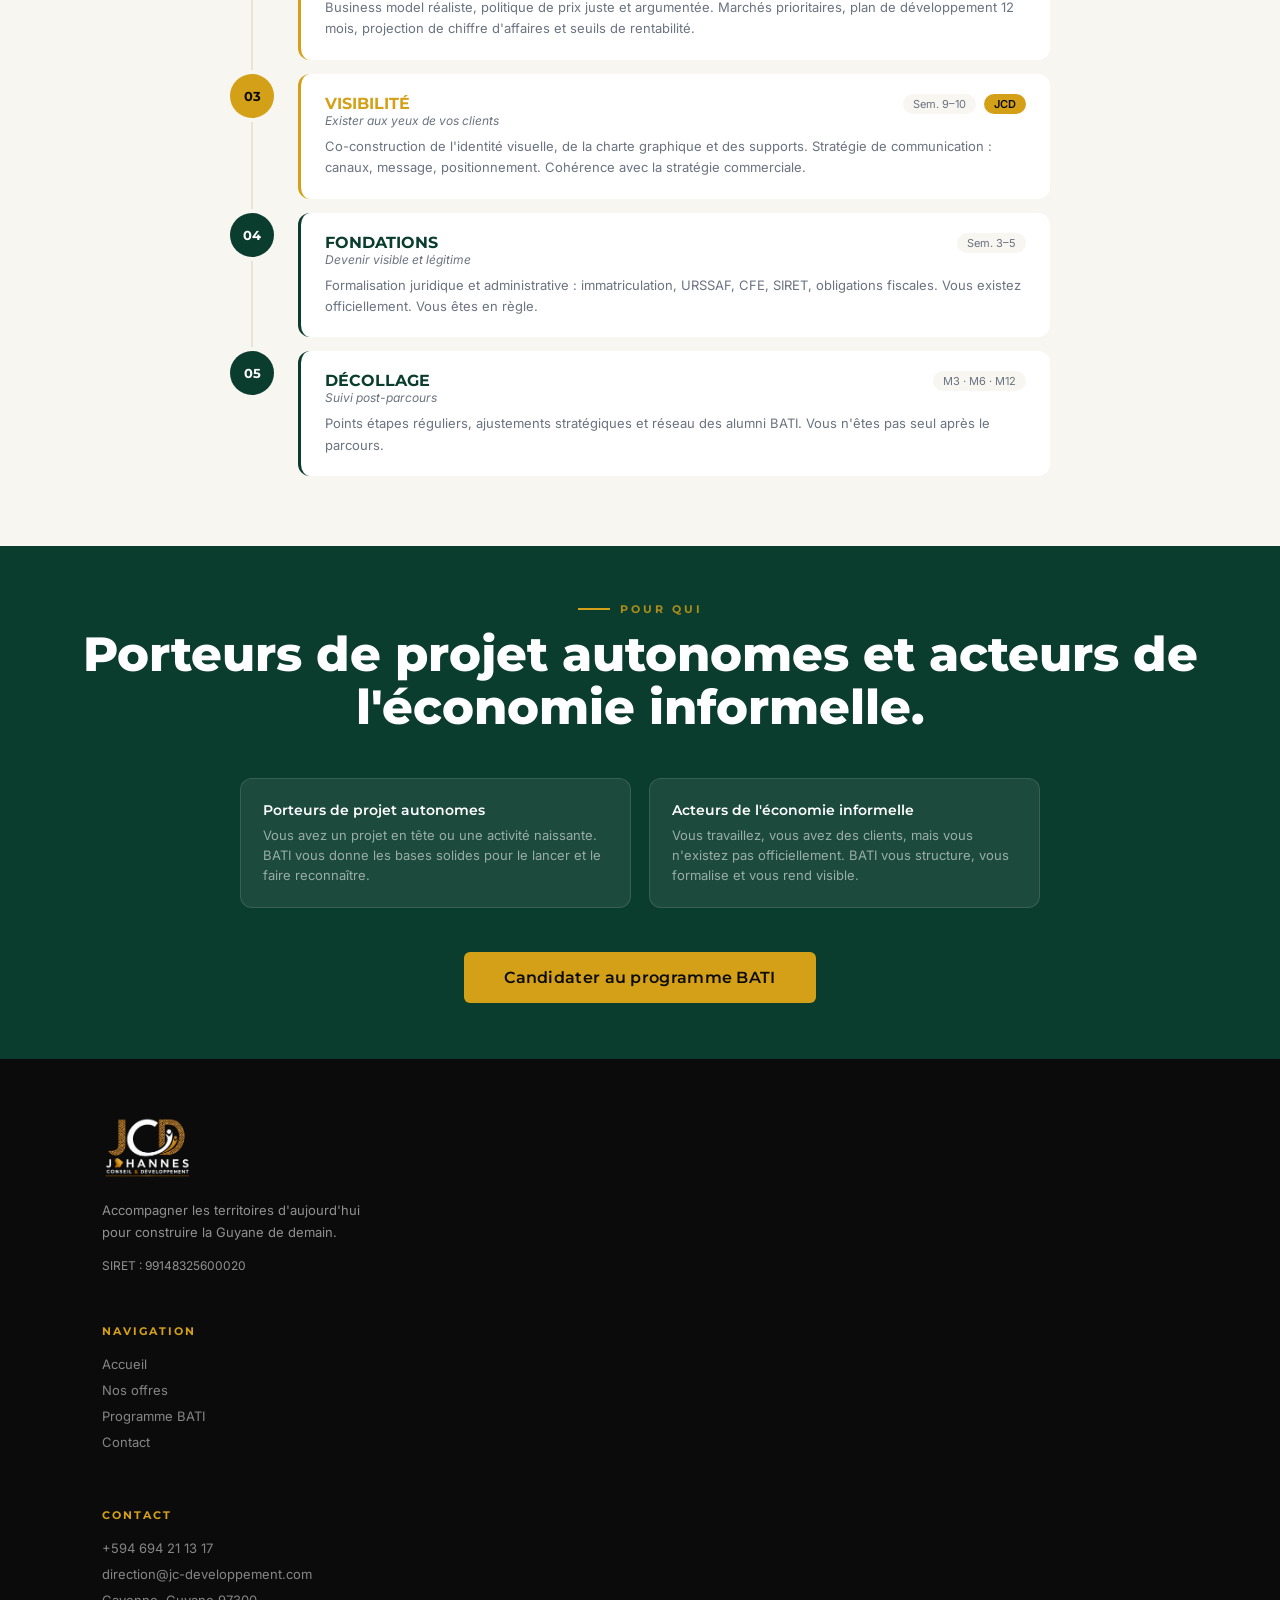
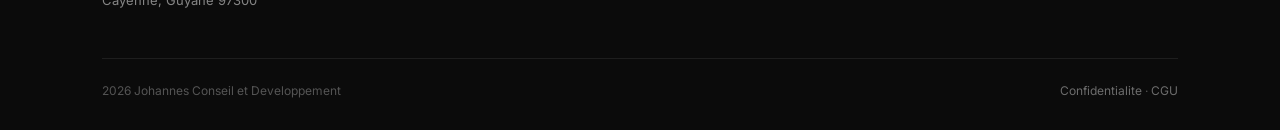
==== commit 6d6b19e3: "Add files via upload" ====
--- a/bati.html
+++ b/bati.html
@@ -8,8 +8,8 @@
   <meta name="description" content="Programme BATI — 10 semaines de structuration en Guyane. SCOP ORYGIN x JCD.">
   <meta name="robots" content="index, follow">
   <meta name="theme-color" content="#0B3D2E">
-  <link rel="icon" type="image/x-icon" href="[data-uri]">
-  <link rel="apple-touch-icon" sizes="180x180" href="[data-uri]">
+  <link rel="icon" type="image/x-icon" href="[data-uri]">
+  <link rel="apple-touch-icon" sizes="180x180" href="[data-uri]">
   <meta property="og:type" content="website">
   <meta property="og:title" content="Programme BATI — JCD">
   <meta property="og:description" content="Programme BATI — 10 semaines de structuration en Guyane. SCOP ORYGIN x JCD.">
@@ -128,22 +128,100 @@
 .legal-content a{color:var(--green)}
 
 /* RESPONSIVE */
-@media(max-width:1024px){
-  .sec{padding:72px 6%}
+
   .footer-grid{grid-template-columns:1fr 1fr}
 }
-@media(max-width:768px){
-  .nav-menu,.nav-cta{display:none}
+
   .nav-burger{display:flex}
   .sec{padding:56px 5%}
   .form-row{grid-template-columns:1fr}
   .footer-grid{grid-template-columns:1fr}
   .cookie-banner{flex-direction:column;align-items:flex-start}
 }
-@media(max-width:600px){
-  .sec{padding:48px 4%}
+
   .btn{padding:12px 22px;font-size:13px}
 }
+
+/* ═══════════════════════════════════════════════
+   MOBILE OPTIMISATION COMPLÈTE — v3.1
+   ═══════════════════════════════════════════════ */
+@media(max-width:768px){
+  /* ── Navigation ── */
+  .nav{padding:0 16px;height:60px}
+  .nav-logo img{height:36px}
+  .nav-menu,.nav-cta{display:none!important}
+  .nav-burger{display:flex!important}
+
+  /* ── Hero section ── */
+  .hero{min-height:60vh;padding:80px 16px 40px}
+  .hero h1{font-size:clamp(22px,6vw,36px)!important;line-height:1.25}
+  .hero p{font-size:14px!important}
+  .hero-btns{flex-direction:column;gap:12px;align-items:stretch}
+  .hero-btns .btn,.hero-btns a{width:100%;text-align:center;box-sizing:border-box}
+
+  /* ── Sections générales ── */
+  .sec{padding:48px 16px!important}
+  .sec h2{font-size:clamp(20px,5vw,28px)!important}
+
+  /* ── Grilles → colonne unique ── */
+  [style*="grid-template-columns"]{display:flex!important;flex-direction:column!important;gap:20px!important}
+  .grid-2,.grid-3,.grid-4{display:flex!important;flex-direction:column!important;gap:20px!important}
+
+  /* ── Cartes offres ── */
+  [style*="display:flex"][style*="gap"][style*="border-radius"]{
+    flex-direction:column!important;
+    padding:20px 16px!important;
+  }
+
+  /* ── Stats/compteurs ── */
+  .stats-row,[style*="counter"]{
+    flex-direction:column!important;
+    gap:16px!important;
+    align-items:center!important;
+  }
+
+  /* ── Photo + texte côte à côte → vertical ── */
+  [style*="display:flex"][style*="align-items:center"]{
+    flex-wrap:wrap!important;
+  }
+  [style*="border-radius:50%"][style*="width:"][style*="height:"]{
+    margin:0 auto 20px!important;
+  }
+
+  /* ── Formulaires ── */
+  .form-row{grid-template-columns:1fr!important}
+  input,textarea,select{font-size:16px!important;width:100%!important;box-sizing:border-box!important}
+
+  /* ── Footer ── */
+  .footer-grid{grid-template-columns:1fr!important;text-align:center}
+  .footer-grid [style*="display:flex"]{justify-content:center!important;flex-wrap:wrap}
+
+  /* ── Bandeau cookie ── */
+  .cookie-banner{flex-direction:column!important;align-items:flex-start!important;gap:12px!important;padding:16px!important}
+
+  /* ── WhatsApp flottant ── */
+  #whatsapp-fab{bottom:16px!important;right:16px!important}
+
+  /* ── Overflow horizontal ── */
+  body{overflow-x:hidden}
+  *{max-width:100vw;box-sizing:border-box}
+  img{max-width:100%!important;height:auto!important}
+}
+
+@media(max-width:480px){
+  .sec{padding:36px 14px!important}
+  .hero{padding:70px 14px 32px}
+  .hero h1{font-size:clamp(20px,7vw,28px)!important}
+  .btn{padding:12px 20px!important;font-size:13px!important}
+  h2{font-size:clamp(18px,5vw,24px)!important}
+  h3{font-size:clamp(15px,4vw,19px)!important}
+
+  /* Cartes phases BATI / offres */
+  [style*="padding:32px"],[style*="padding:28px"]{padding:18px 14px!important}
+  [style*="font-size:22px"]{font-size:18px!important}
+  [style*="font-size:17px"]{font-size:15px!important}
+}
+
 </style>
   <script defer data-domain="jc-developpement.com" src="https://plausible.io/js/script.js"></script>
 </head>
@@ -181,7 +259,7 @@
     <div style="width:64px;height:3px;background:#D4A017;margin-bottom:24px" class="fade-up" data-delay="120"></div>
     <p class="fade-up" style="font-size:17px;color:rgba(255,255,255,0.68);line-height:1.75;margin-bottom:36px" data-delay="160">Un parcours de structuration intensive de 10 semaines pour les porteurs de projet autonomes, auto-entrepreneurs et activités informelles qui souhaitent formaliser et développer leur activité en Guyane.</p>
     <div class="fade-up" style="display:flex;gap:16px;flex-wrap:wrap" data-delay="200">
-      <a href="contact.html" class="btn btn-gold" style="font-size:15px;padding:15px 32px">Candidater au programme</a>
+      <a href="https://www.scop-orygin.com" target="_blank" rel="noopener" class="btn btn-gold" style="font-size:15px;padding:15px 32px">Candidater au programme</a>
       <a href="#phases" class="btn btn-outline">Voir les 5 phases</a>
     </div>
   </div>
@@ -335,7 +413,7 @@
     </div>
   </div>
   <div class="fade-up" style="text-align:center">
-    <a href="contact.html" class="btn btn-gold" style="font-size:16px;padding:16px 40px">Candidater au programme BATI</a>
+    <a href="https://www.scop-orygin.com" target="_blank" rel="noopener" class="btn btn-gold" style="font-size:16px;padding:16px 40px">Candidater au programme BATI</a>
   </div>
 </section>
 <a href="https://wa.me/594694211317" target="_blank" rel="noopener" class="wa-float" title="WhatsApp">
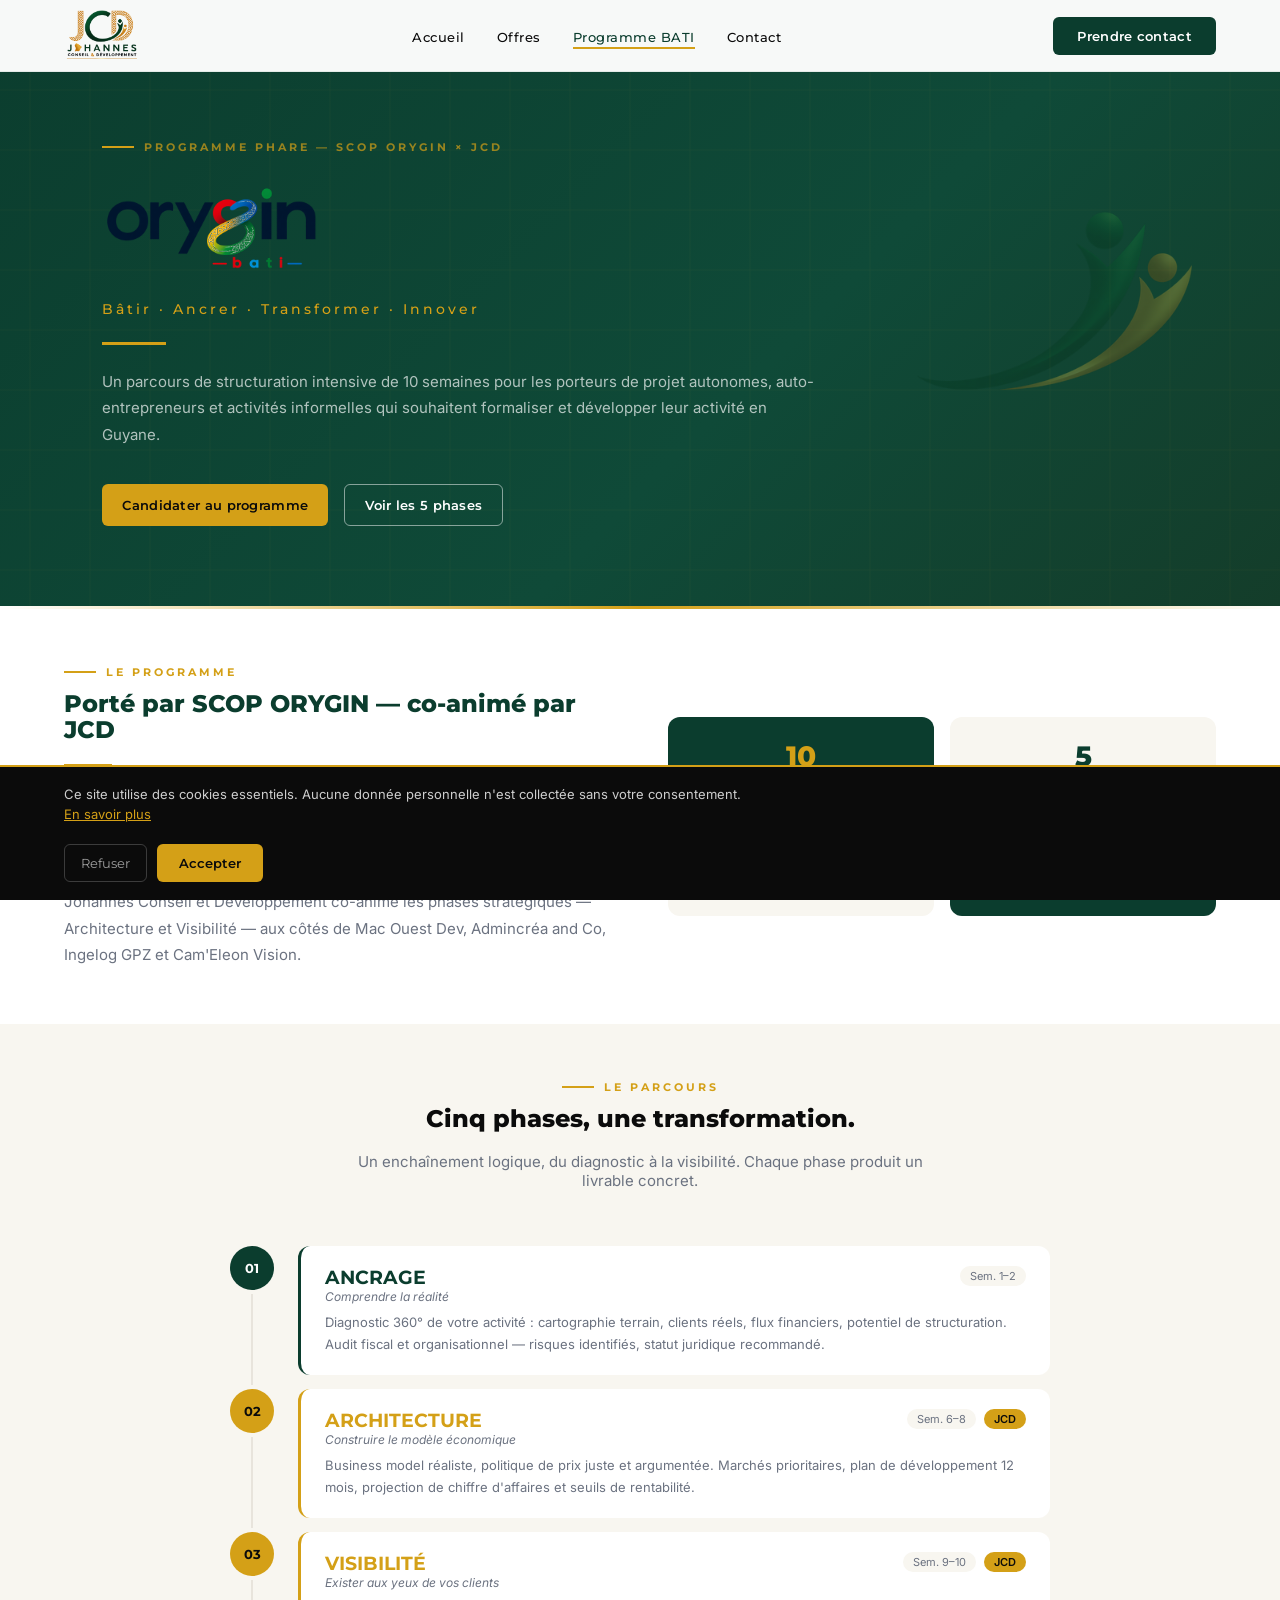
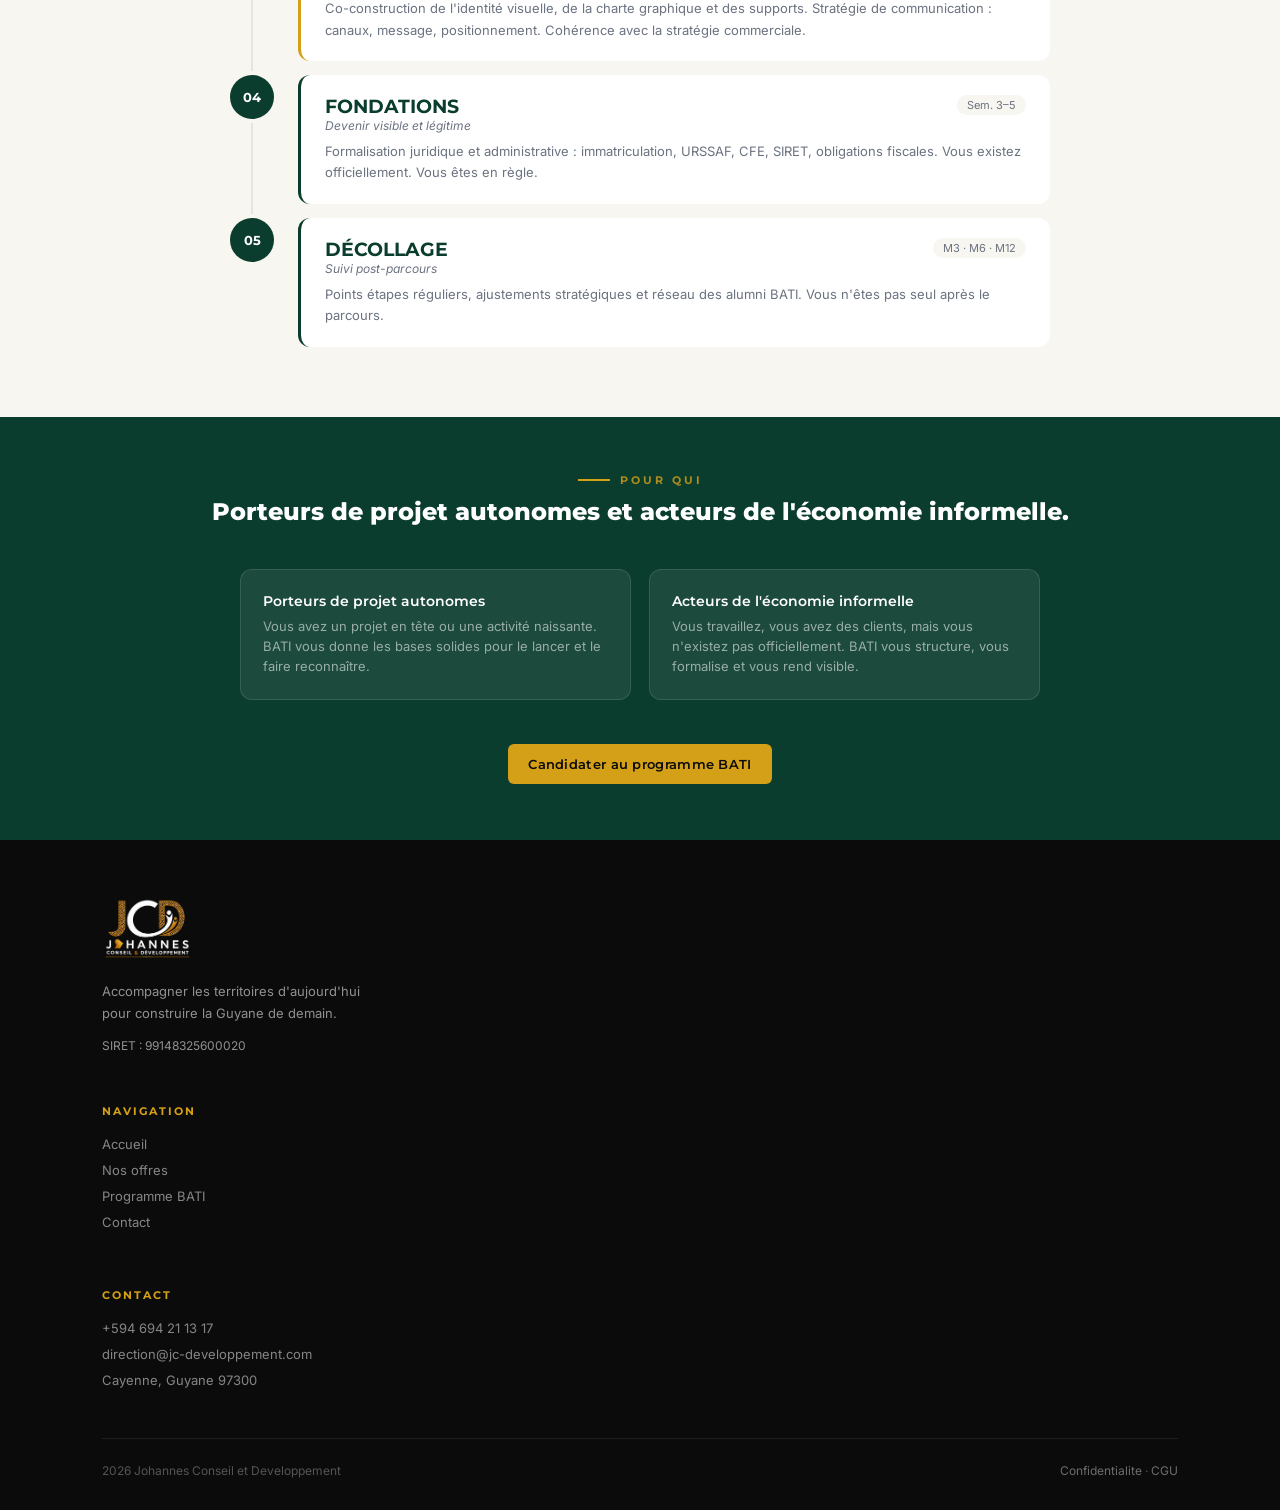
==== commit 53359ab3: "Add files via upload" ====
--- a/bati.html
+++ b/bati.html
@@ -145,72 +145,104 @@
 /* ═══════════════════════════════════════════════
    MOBILE OPTIMISATION COMPLÈTE — v3.1
    ═══════════════════════════════════════════════ */
+
+/* =====================================================
+   MOBILE OPTIMISATION COMPLÈTE v4.0
+   Principe: desktop intact, mobile = colonne unique
+   ===================================================== */
+
+/* === RESET OVERFLOW === */
 @media(max-width:768px){
-  /* ── Navigation ── */
-  .nav{padding:0 16px;height:60px}
-  .nav-logo img{height:36px}
+  html,body{overflow-x:hidden!important;max-width:100vw!important}
+  *{box-sizing:border-box!important;max-width:100%!important}
+  img,video,iframe{max-width:100%!important;height:auto!important}
+
+  /* === NAVIGATION === */
+  .nav{padding:0 16px!important;height:60px!important}
+  .nav-logo img{height:36px!important}
   .nav-menu,.nav-cta{display:none!important}
   .nav-burger{display:flex!important}
 
-  /* ── Hero section ── */
-  .hero{min-height:60vh;padding:80px 16px 40px}
-  .hero h1{font-size:clamp(22px,6vw,36px)!important;line-height:1.25}
-  .hero p{font-size:14px!important}
-  .hero-btns{flex-direction:column;gap:12px;align-items:stretch}
-  .hero-btns .btn,.hero-btns a{width:100%;text-align:center;box-sizing:border-box}
-
-  /* ── Sections générales ── */
+  /* === HERO === */
+  .hero{min-height:55vh!important;padding:80px 16px 40px!important}
+  .hero h1{font-size:clamp(22px,6vw,34px)!important;line-height:1.3!important}
+  .hero p{font-size:14px!important;max-width:100%!important}
+  .hero-btns{flex-direction:column!important;gap:12px!important;align-items:stretch!important}
+  .hero-btns .btn,.hero-btns a{width:100%!important;text-align:center!important;box-sizing:border-box!important}
+
+  /* === SECTIONS === */
   .sec{padding:48px 16px!important}
-  .sec h2{font-size:clamp(20px,5vw,28px)!important}
-
-  /* ── Grilles → colonne unique ── */
-  [style*="grid-template-columns"]{display:flex!important;flex-direction:column!important;gap:20px!important}
-  .grid-2,.grid-3,.grid-4{display:flex!important;flex-direction:column!important;gap:20px!important}
-
-  /* ── Cartes offres ── */
-  [style*="display:flex"][style*="gap"][style*="border-radius"]{
+  h2,.sec-title{font-size:clamp(20px,5vw,28px)!important}
+  h3{font-size:clamp(16px,4.5vw,20px)!important}
+
+  /* === TOUTES LES GRILLES → 1 COLONNE === */
+  [style*="grid-template-columns"]{
+    display:flex!important;
     flex-direction:column!important;
-    padding:20px 16px!important;
-  }
-
-  /* ── Stats/compteurs ── */
-  .stats-row,[style*="counter"]{
-    flex-direction:column!important;
+    gap:20px!important;
+    width:100%!important;
+  }
+
+  /* === TOUS LES FLEX MULTI-COLONNES → WRAP === */
+  [style*="display:flex"]{flex-wrap:wrap!important}
+
+  /* === FLEX STATS / LOGOS / PARTENAIRES → COLONNE === */
+  [style*="justify-content:space-between"],[style*="justify-content:center"]{
+    flex-wrap:wrap!important;
     gap:16px!important;
-    align-items:center!important;
-  }
-
-  /* ── Photo + texte côte à côte → vertical ── */
-  [style*="display:flex"][style*="align-items:center"]{
-    flex-wrap:wrap!important;
-  }
-  [style*="border-radius:50%"][style*="width:"][style*="height:"]{
-    margin:0 auto 20px!important;
-  }
-
-  /* ── Formulaires ── */
-  .form-row{grid-template-columns:1fr!important}
-  input,textarea,select{font-size:16px!important;width:100%!important;box-sizing:border-box!important}
-
-  /* ── Footer ── */
-  .footer-grid{grid-template-columns:1fr!important;text-align:center}
-  .footer-grid [style*="display:flex"]{justify-content:center!important;flex-wrap:wrap}
-
-  /* ── Bandeau cookie ── */
-  .cookie-banner{flex-direction:column!important;align-items:flex-start!important;gap:12px!important;padding:16px!important}
-
-  /* ── WhatsApp flottant ── */
-  #whatsapp-fab{bottom:16px!important;right:16px!important}
-
-  /* ── Overflow horizontal ── */
-  body{overflow-x:hidden}
-  *{max-width:100vw;box-sizing:border-box}
-  img{max-width:100%!important;height:auto!important}
-}
-
+  }
+
+  /* === CARTES (offres, phases, temoignages) === */
+  [style*="border-radius:12px"],[style*="border-radius:16px"]{
+    width:100%!important;
+    min-width:0!important;
+  }
+
+  /* === MAX-WIDTH TROP GRANDS → PLEINE LARGEUR === */
+  [style*="max-width:760px"],[style*="max-width:640px"],
+  [style*="max-width:520px"],[style*="max-width:800px"],
+  [style*="max-width:720px"],[style*="max-width:820px"]{
+    max-width:100%!important;
+    width:100%!important;
+    padding-left:0!important;
+    padding-right:0!important;
+  }
+
+  /* === GAPS LARGES → RÉDUITS === */
+  [style*="gap:56px"],[style*="gap:72px"],[style*="gap:64px"],[style*="gap:48px"]{
+    gap:24px!important;
+  }
+
+  /* === FORMULAIRES === */
+  .form-row{grid-template-columns:1fr!important;display:flex!important;flex-direction:column!important}
+  input,textarea,select{font-size:16px!important;width:100%!important}
+
+  /* === FOOTER === */
+  .footer-grid{grid-template-columns:1fr!important;text-align:center!important}
+
+  /* === COOKIE BANNER === */
+  .cookie-banner{flex-direction:column!important;padding:16px!important;gap:12px!important}
+  .cookie-banner [style*="display:flex"]{flex-wrap:wrap!important;gap:8px!important}
+
+  /* === BOUTONS === */
+  .btn{white-space:normal!important;text-align:center!important}
+}
+
+/* === PETITS MOBILES 480px === */
 @media(max-width:480px){
-  .sec{padding:36px 14px!important}
-  .hero{padding:70px 14px 32px}
+  .sec{padding:32px 14px!important}
+  .hero{padding:70px 14px 32px!important}
+  .hero h1{font-size:clamp(20px,7vw,26px)!important}
+  h2,.sec-title{font-size:clamp(18px,6vw,22px)!important}
+  h3{font-size:clamp(15px,5vw,18px)!important}
+  .btn{padding:12px 18px!important;font-size:13px!important}
+  [style*="padding:32px"],[style*="padding:28px"],[style*="padding:30px"]{padding:16px 14px!important}
+  [style*="font-size:22px"]{font-size:17px!important}
+  [style*="font-size:18px"]{font-size:15px!important}
+  [style*="font-size:54px"],[style*="font-size:48px"],[style*="font-size:44px"]{font-size:32px!important}
+  [style*="padding:0 8%"]{padding:0 14px!important}
+}
+.hero{padding:70px 14px 32px}
   .hero h1{font-size:clamp(20px,7vw,28px)!important}
   .btn{padding:12px 20px!important;font-size:13px!important}
   h2{font-size:clamp(18px,5vw,24px)!important}
@@ -222,6 +254,11 @@
   [style*="font-size:17px"]{font-size:15px!important}
 }
 
+
+/* === BATI.HTML: phases 2 colonnes → colonne === */
+@media(max-width:768px){
+  [style*="max-width:800px"]{max-width:100%!important;padding:0!important}
+}
 </style>
   <script defer data-domain="jc-developpement.com" src="https://plausible.io/js/script.js"></script>
 </head>
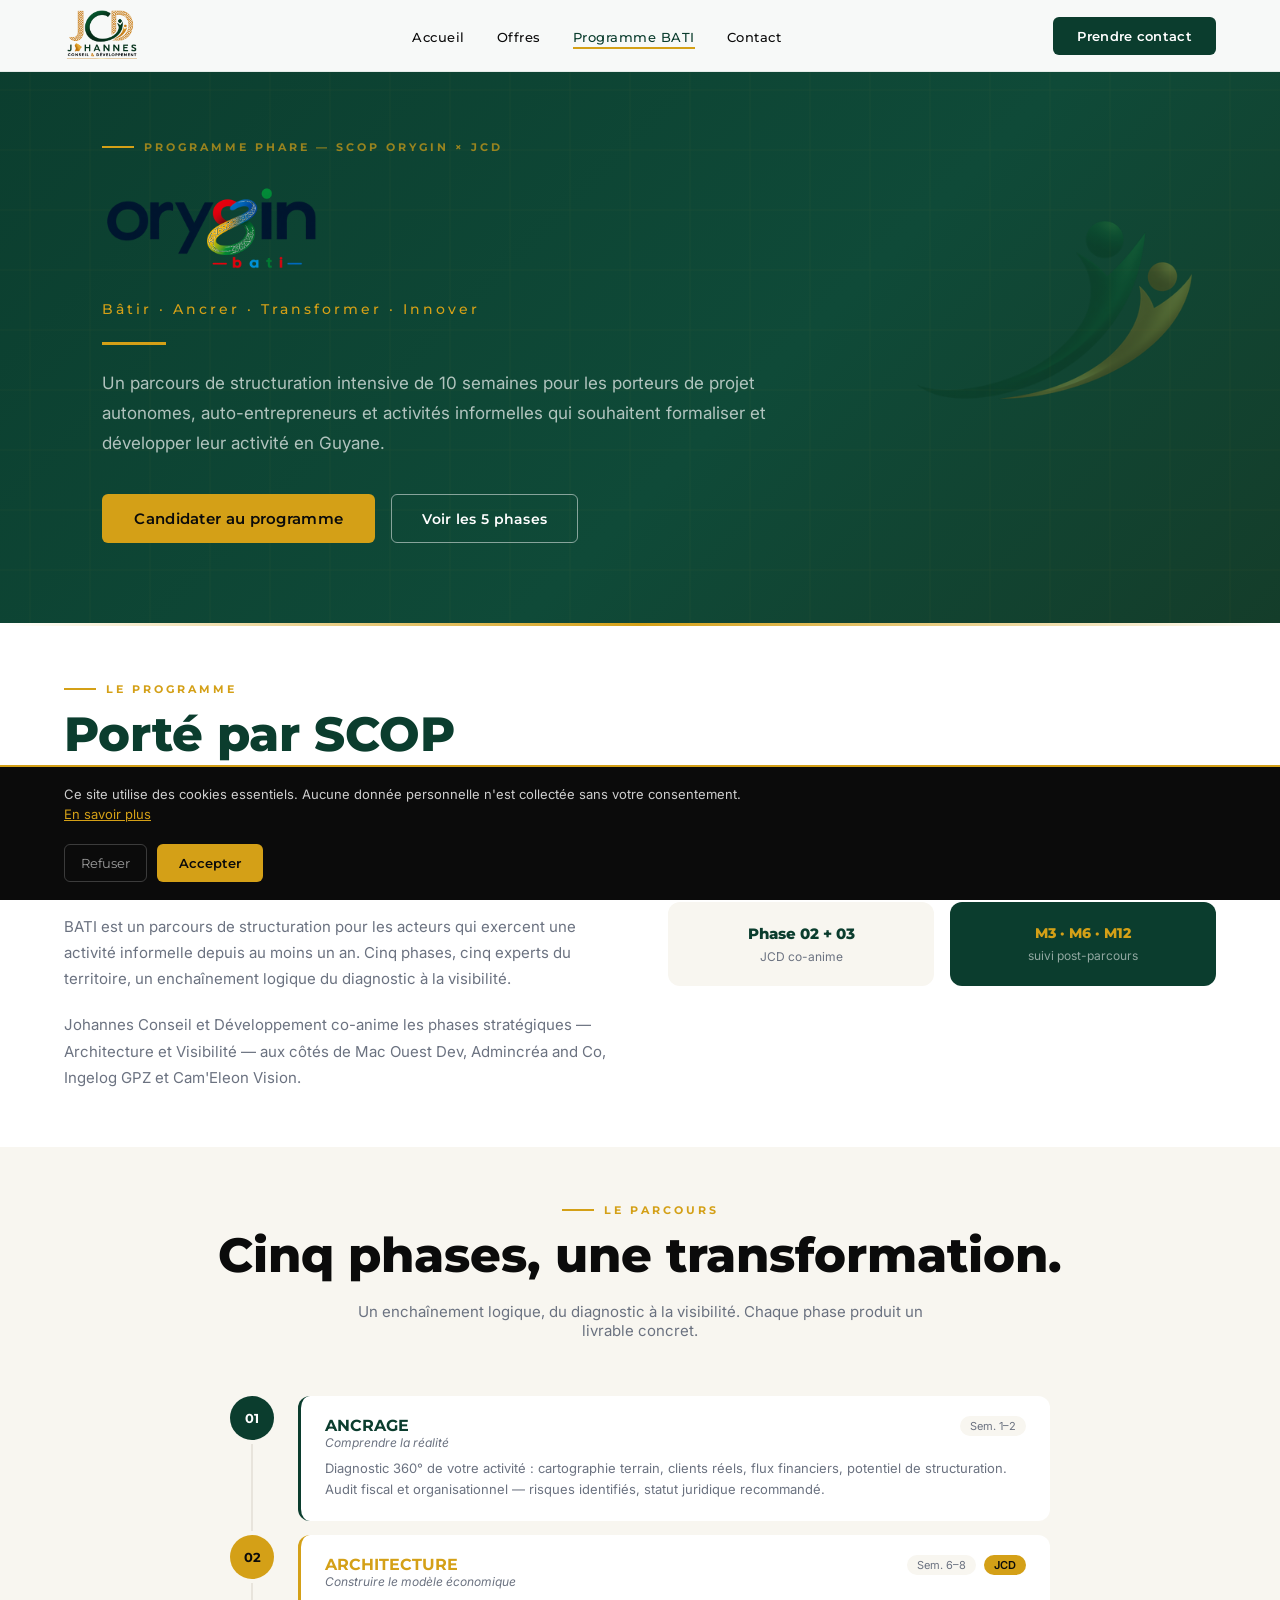
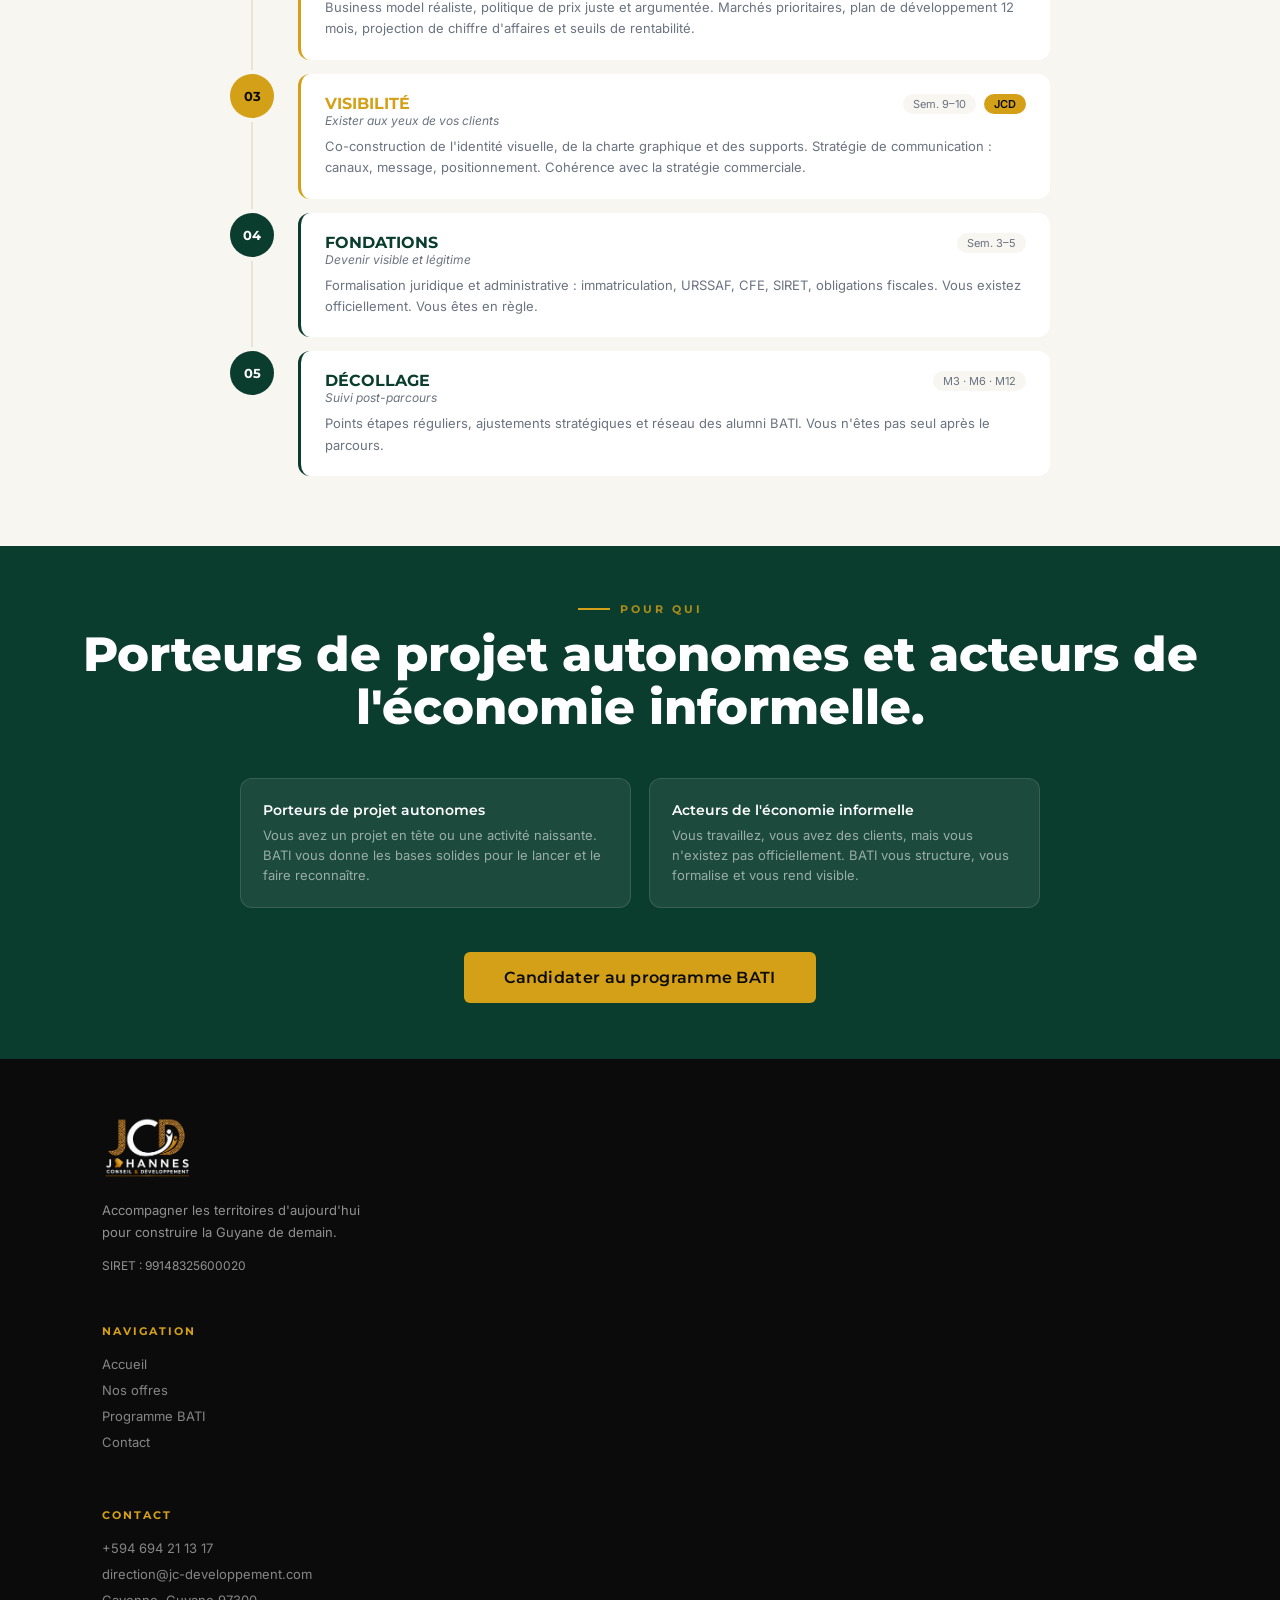
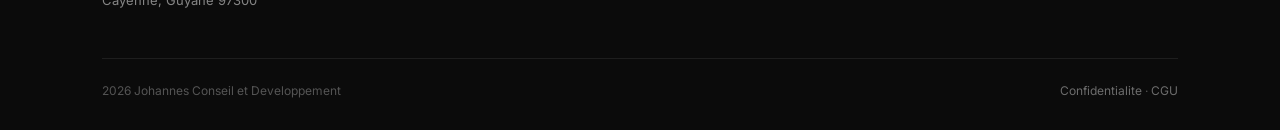
==== commit ac6e8340: "Add files via upload" ====
--- a/bati.html
+++ b/bati.html
@@ -147,88 +147,81 @@
    ═══════════════════════════════════════════════ */
 
 /* =====================================================
-   MOBILE OPTIMISATION COMPLÈTE v4.0
-   Principe: desktop intact, mobile = colonne unique
+   MOBILE OPTIMISATION v5.0 — ciblé et sûr
    ===================================================== */
-
-/* === RESET OVERFLOW === */
 @media(max-width:768px){
-  html,body{overflow-x:hidden!important;max-width:100vw!important}
-  *{box-sizing:border-box!important;max-width:100%!important}
-  img,video,iframe{max-width:100%!important;height:auto!important}
-
-  /* === NAVIGATION === */
-  .nav{padding:0 16px!important;height:60px!important}
+
+  /* OVERFLOW GLOBAL */
+  html,body{overflow-x:hidden!important}
+  body{max-width:100vw!important}
+
+  /* NAV → BURGER */
+  .nav{padding:0 16px!important;height:60px!important;position:relative!important}
   .nav-logo img{height:36px!important}
-  .nav-menu,.nav-cta{display:none!important}
+  .nav-menu{display:none!important}
+  .nav-cta{display:none!important}
   .nav-burger{display:flex!important}
 
-  /* === HERO === */
-  .hero{min-height:55vh!important;padding:80px 16px 40px!important}
-  .hero h1{font-size:clamp(22px,6vw,34px)!important;line-height:1.3!important}
+  /* HERO */
+  .hero{min-height:55vh!important;padding:80px 16px 40px!important;box-sizing:border-box!important}
+  .hero h1{font-size:clamp(22px,6vw,32px)!important;line-height:1.3!important}
   .hero p{font-size:14px!important;max-width:100%!important}
   .hero-btns{flex-direction:column!important;gap:12px!important;align-items:stretch!important}
   .hero-btns .btn,.hero-btns a{width:100%!important;text-align:center!important;box-sizing:border-box!important}
 
-  /* === SECTIONS === */
-  .sec{padding:48px 16px!important}
-  h2,.sec-title{font-size:clamp(20px,5vw,28px)!important}
-  h3{font-size:clamp(16px,4.5vw,20px)!important}
-
-  /* === TOUTES LES GRILLES → 1 COLONNE === */
-  [style*="grid-template-columns"]{
-    display:flex!important;
-    flex-direction:column!important;
-    gap:20px!important;
-    width:100%!important;
-  }
-
-  /* === TOUS LES FLEX MULTI-COLONNES → WRAP === */
-  [style*="display:flex"]{flex-wrap:wrap!important}
-
-  /* === FLEX STATS / LOGOS / PARTENAIRES → COLONNE === */
-  [style*="justify-content:space-between"],[style*="justify-content:center"]{
-    flex-wrap:wrap!important;
-    gap:16px!important;
-  }
-
-  /* === CARTES (offres, phases, temoignages) === */
-  [style*="border-radius:12px"],[style*="border-radius:16px"]{
-    width:100%!important;
-    min-width:0!important;
-  }
-
-  /* === MAX-WIDTH TROP GRANDS → PLEINE LARGEUR === */
-  [style*="max-width:760px"],[style*="max-width:640px"],
-  [style*="max-width:520px"],[style*="max-width:800px"],
-  [style*="max-width:720px"],[style*="max-width:820px"]{
-    max-width:100%!important;
-    width:100%!important;
-    padding-left:0!important;
-    padding-right:0!important;
-  }
-
-  /* === GAPS LARGES → RÉDUITS === */
-  [style*="gap:56px"],[style*="gap:72px"],[style*="gap:64px"],[style*="gap:48px"]{
-    gap:24px!important;
-  }
-
-  /* === FORMULAIRES === */
-  .form-row{grid-template-columns:1fr!important;display:flex!important;flex-direction:column!important}
-  input,textarea,select{font-size:16px!important;width:100%!important}
-
-  /* === FOOTER === */
-  .footer-grid{grid-template-columns:1fr!important;text-align:center!important}
-
-  /* === COOKIE BANNER === */
-  .cookie-banner{flex-direction:column!important;padding:16px!important;gap:12px!important}
-  .cookie-banner [style*="display:flex"]{flex-wrap:wrap!important;gap:8px!important}
-
-  /* === BOUTONS === */
-  .btn{white-space:normal!important;text-align:center!important}
+  /* SECTIONS */
+  .sec{padding:48px 16px!important;box-sizing:border-box!important}
+
+  /* GRILLES INLINE → COLONNE UNIQUE */
+  div[style*="grid-template-columns:repeat(3"]{display:flex!important;flex-direction:column!important;gap:16px!important}
+  div[style*="grid-template-columns:repeat(4"]{display:flex!important;flex-direction:column!important;gap:16px!important}
+  div[style*="grid-template-columns:repeat(5"]{display:flex!important;flex-direction:column!important;gap:16px!important}
+  div[style*="grid-template-columns:repeat(2"]{display:flex!important;flex-direction:column!important;gap:16px!important}
+  div[style*="grid-template-columns:1fr 1fr"]{display:flex!important;flex-direction:column!important;gap:16px!important}
+  div[style*="grid-template-columns:1fr 1.1fr"]{display:flex!important;flex-direction:column!important;gap:16px!important}
+  div[style*="grid-template-columns:1fr 1.4fr"]{display:flex!important;flex-direction:column!important;gap:16px!important}
+  div[style*="grid-template-columns:1.5fr 1fr 1fr"]{display:flex!important;flex-direction:column!important;gap:16px!important}
+  div[style*="grid-template-columns:200px"]{display:flex!important;flex-direction:column!important;gap:12px!important}
+  div[style*="grid-template-columns:1fr 1fr;gap:56px"]{display:flex!important;flex-direction:column!important;gap:24px!important}
+
+  /* CARTES ET BLOCS → PLEINE LARGEUR */
+  div[style*="border-radius:12px"],div[style*="border-radius:16px"]{width:100%!important;box-sizing:border-box!important;min-width:0!important}
+
+  /* FLEX HORIZONTAL → WRAP */
+  div[style*="display:flex;justify-content:space-between"]{flex-wrap:wrap!important;gap:16px!important}
+  div[style*="display:flex;gap:56px"]{flex-direction:column!important;gap:24px!important}
+  div[style*="display:flex;gap:72px"]{flex-direction:column!important;gap:24px!important}
+  div[style*="display:flex;gap:64px"]{flex-direction:column!important;gap:24px!important}
+
+  /* STATS / COMPTEURS */
+  div[style*="display:flex;justify-content:center"]{flex-wrap:wrap!important;gap:16px!important}
+
+  /* MAX-WIDTH TROP LARGES */
+  div[style*="max-width:760px"]{max-width:100%!important;padding:0 0!important}
+  div[style*="max-width:640px"]{max-width:100%!important}
+  div[style*="max-width:520px"]{max-width:100%!important}
+  div[style*="max-width:800px"]{max-width:100%!important}
+  div[style*="max-width:720px"]{max-width:100%!important}
+  div[style*="max-width:820px"]{max-width:100%!important}
+  p[style*="max-width:520px"]{max-width:100%!important}
+
+  /* FORMULAIRES */
+  .form-row{display:flex!important;flex-direction:column!important;gap:12px!important}
+  input,textarea,select{font-size:16px!important;width:100%!important;box-sizing:border-box!important}
+
+  /* FOOTER */
+  .footer-grid{display:flex!important;flex-direction:column!important;gap:24px!important;text-align:center!important}
+
+  /* COOKIE */
+  .cookie-banner{flex-direction:column!important;align-items:flex-start!important;gap:12px!important;padding:16px!important}
+
+  /* IMAGES */
+  img{max-width:100%!important;height:auto!important}
+
+  /* BOUTONS */
+  .btn{white-space:normal!important}
 }
 
-/* === PETITS MOBILES 480px === */
 @media(max-width:480px){
   .sec{padding:32px 14px!important}
   .hero{padding:70px 14px 32px!important}
@@ -236,29 +229,15 @@
   h2,.sec-title{font-size:clamp(18px,6vw,22px)!important}
   h3{font-size:clamp(15px,5vw,18px)!important}
   .btn{padding:12px 18px!important;font-size:13px!important}
-  [style*="padding:32px"],[style*="padding:28px"],[style*="padding:30px"]{padding:16px 14px!important}
-  [style*="font-size:22px"]{font-size:17px!important}
-  [style*="font-size:18px"]{font-size:15px!important}
-  [style*="font-size:54px"],[style*="font-size:48px"],[style*="font-size:44px"]{font-size:32px!important}
-  [style*="padding:0 8%"]{padding:0 14px!important}
+  div[style*="padding:32px"]{padding:16px 14px!important}
+  div[style*="padding:28px"]{padding:16px 14px!important}
+  div[style*="padding:30px"]{padding:16px 14px!important}
+  div[style*="font-size:22px"]{font-size:17px!important}
+  div[style*="font-size:54px"]{font-size:30px!important}
+  div[style*="font-size:48px"]{font-size:28px!important}
+  div[style*="padding:0 8%"]{padding:0 14px!important}
 }
-.hero{padding:70px 14px 32px}
-  .hero h1{font-size:clamp(20px,7vw,28px)!important}
-  .btn{padding:12px 20px!important;font-size:13px!important}
-  h2{font-size:clamp(18px,5vw,24px)!important}
-  h3{font-size:clamp(15px,4vw,19px)!important}
-
-  /* Cartes phases BATI / offres */
-  [style*="padding:32px"],[style*="padding:28px"]{padding:18px 14px!important}
-  [style*="font-size:22px"]{font-size:18px!important}
-  [style*="font-size:17px"]{font-size:15px!important}
-}
-
-
-/* === BATI.HTML: phases 2 colonnes → colonne === */
-@media(max-width:768px){
-  [style*="max-width:800px"]{max-width:100%!important;padding:0!important}
-}
+
 </style>
   <script defer data-domain="jc-developpement.com" src="https://plausible.io/js/script.js"></script>
 </head>
